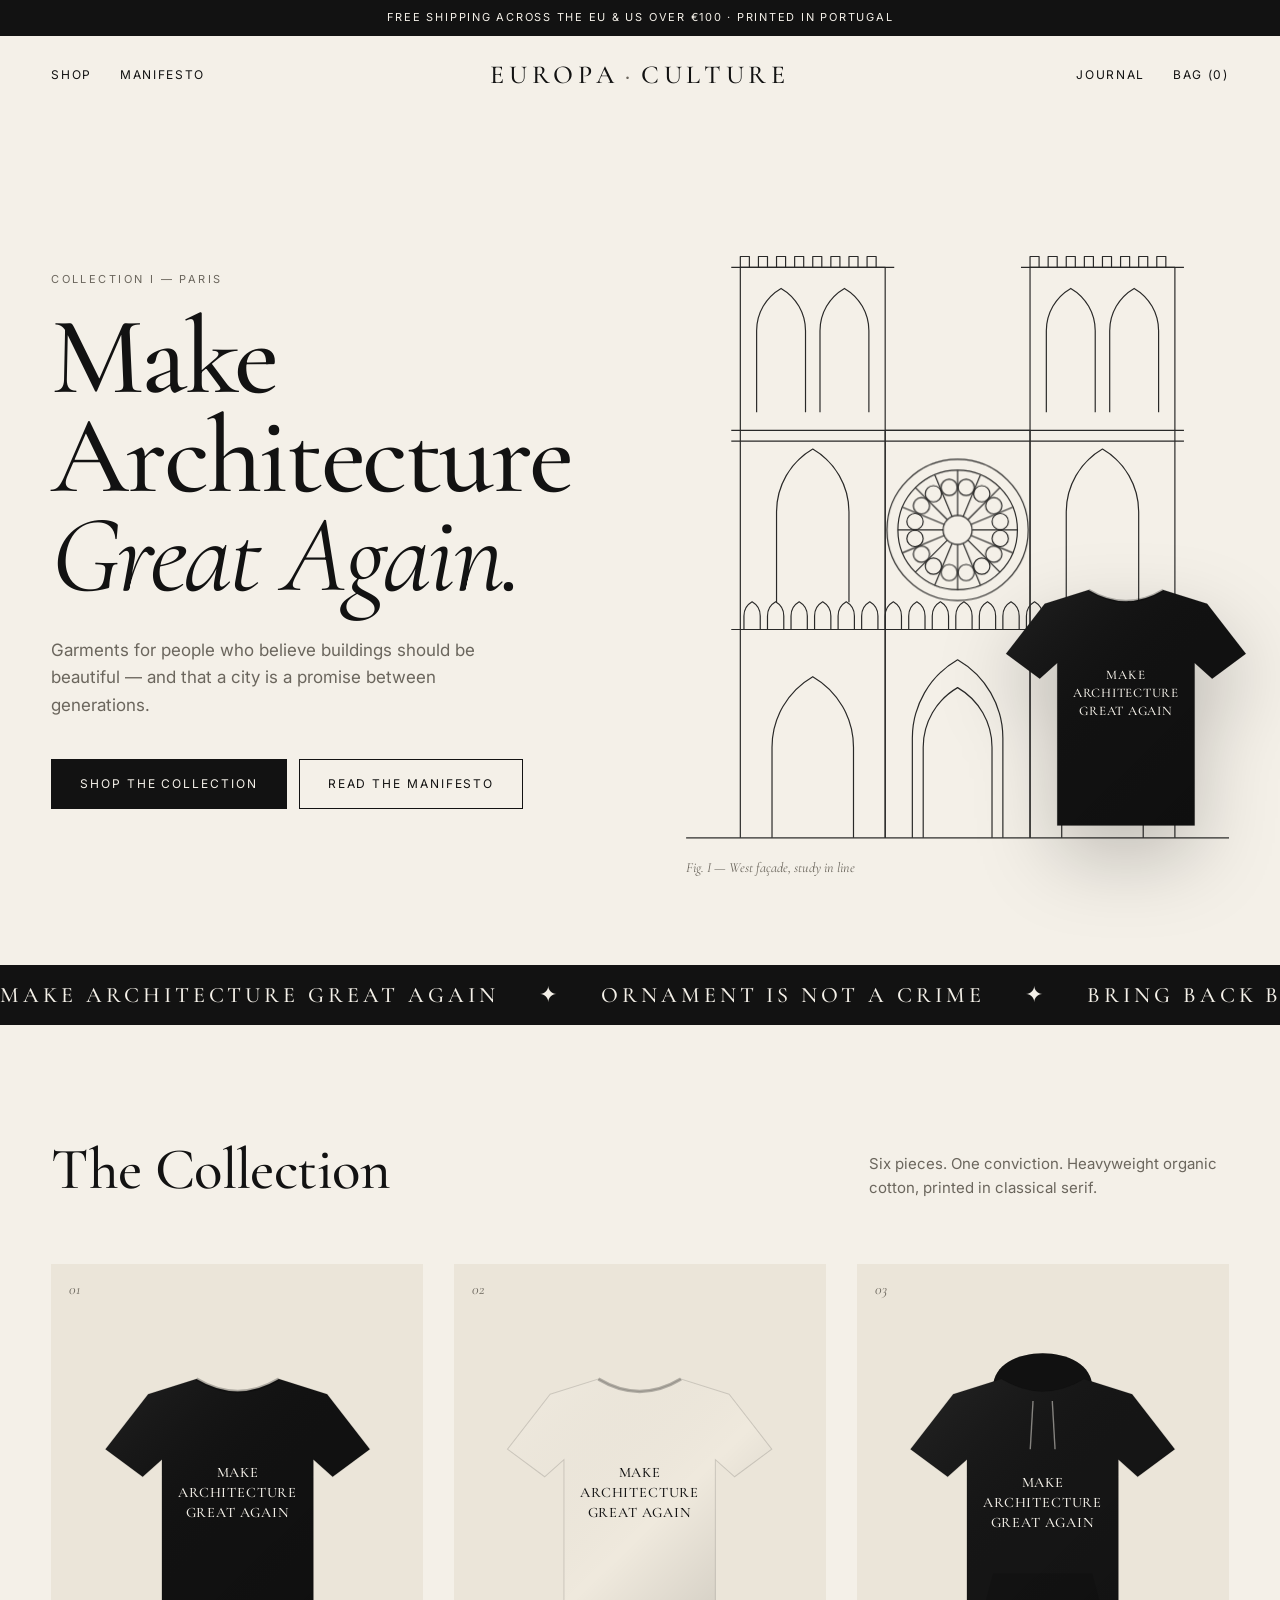
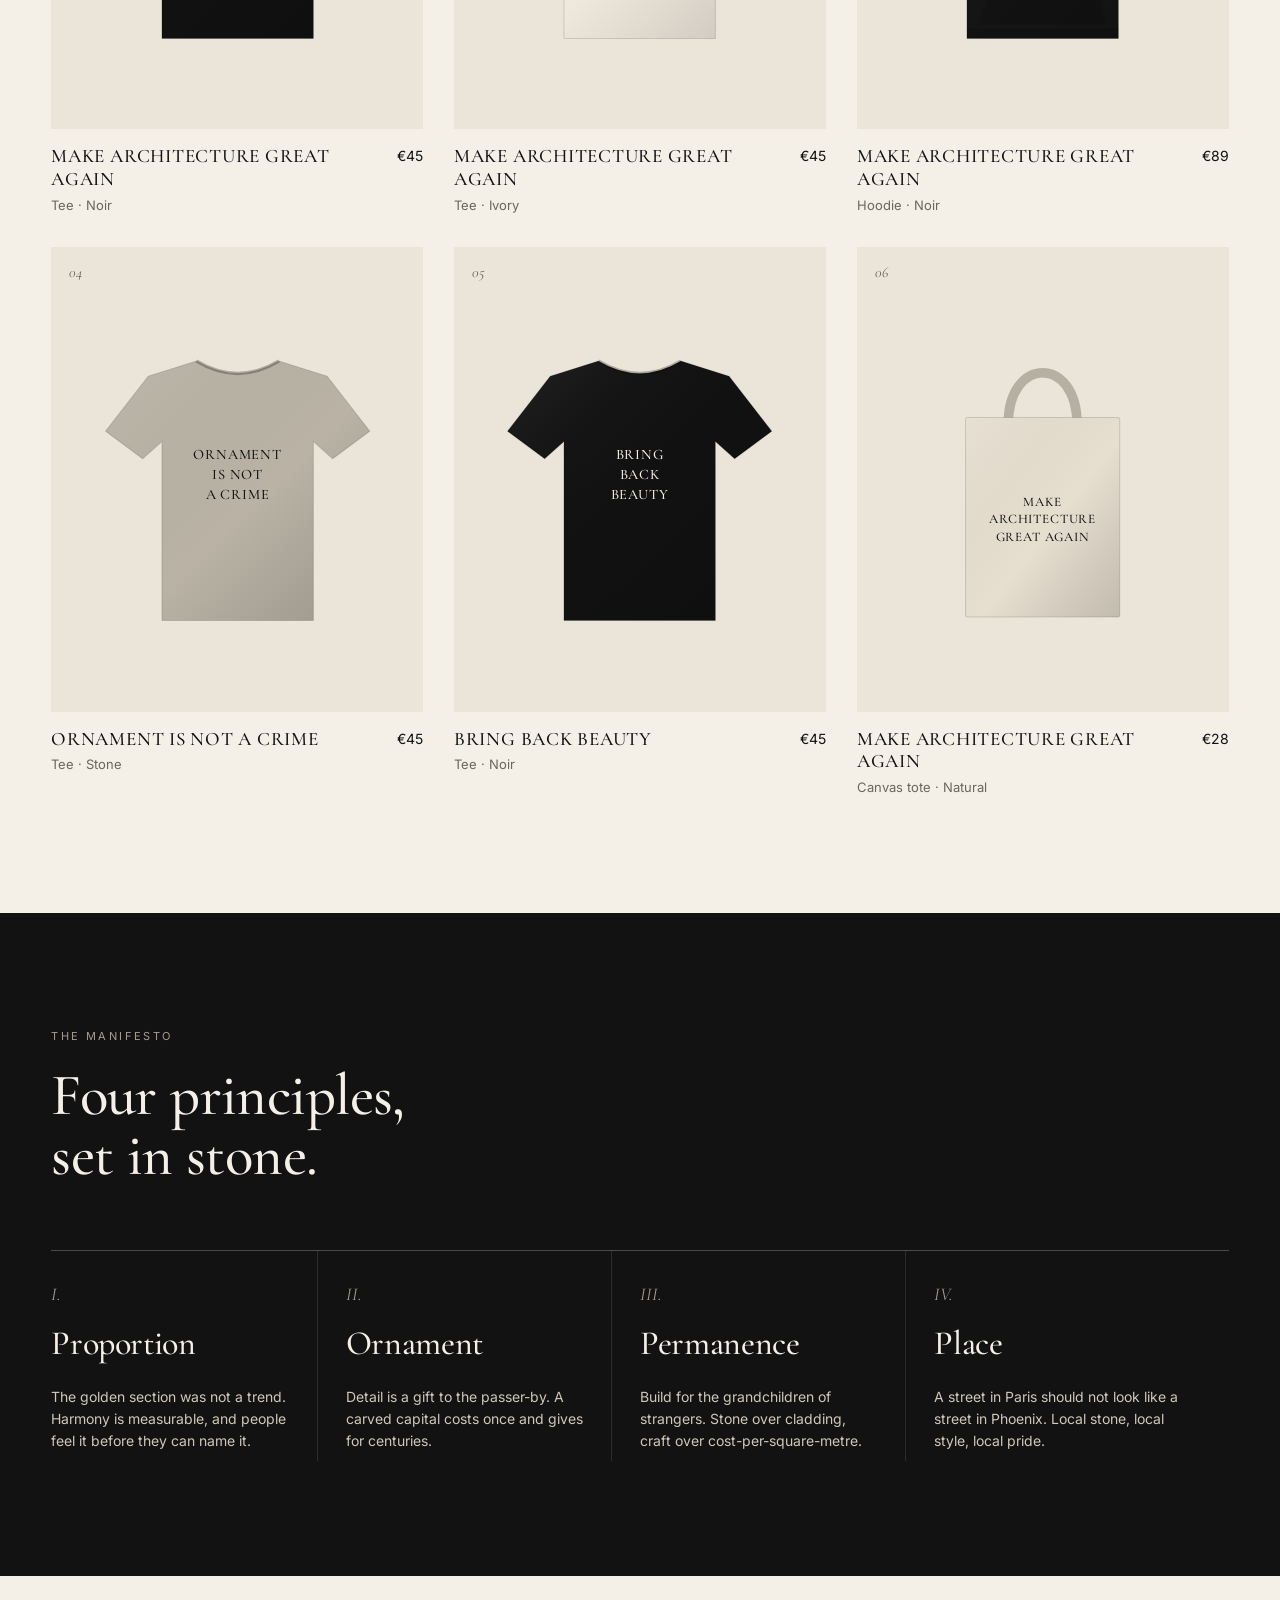
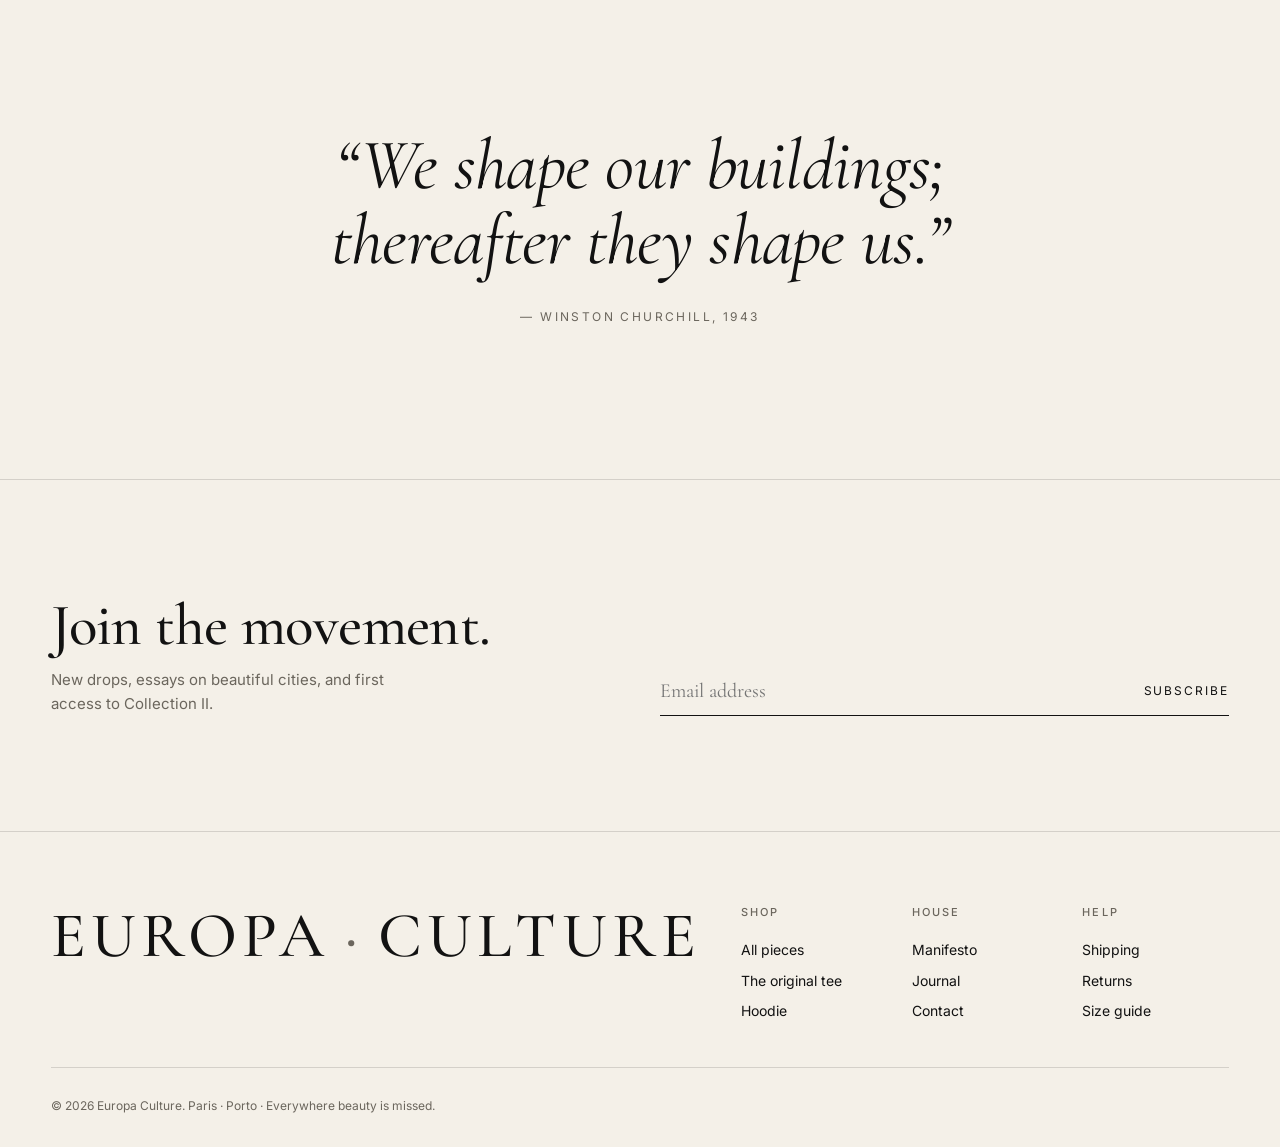
==== index.html @ 39fd8ab4 "Europa Culture storefront: home, product page, cart" ====
<!doctype html>
<html lang="en">
<head>
  <meta charset="utf-8" />
  <meta name="viewport" content="width=device-width, initial-scale=1" />
  <title>Europa Culture — Make Architecture Great Again</title>
  <meta name="description" content="Europa Culture: garments for people who believe buildings should be beautiful. Make Architecture Great Again." />
  <meta property="og:title" content="Europa Culture — Make Architecture Great Again" />
  <meta property="og:description" content="Garments for people who believe buildings should be beautiful." />
  <link rel="icon" href="assets/favicon.svg" type="image/svg+xml" />
  <link rel="preconnect" href="https://fonts.googleapis.com" />
  <link rel="preconnect" href="https://fonts.gstatic.com" crossorigin />
  <link href="https://fonts.googleapis.com/css2?family=Cormorant+Garamond:ital,wght@0,400;0,500;0,600;1,400&family=Inter:wght@400;500&display=swap" rel="stylesheet" />
  <link rel="stylesheet" href="css/style.css" />
</head>
<body>
  <div class="announce">Free shipping across the EU &amp; US over €100 · Printed in Portugal</div>

  <header class="site-header">
    <nav class="nav-left">
      <a href="#shop">Shop</a>
      <a href="#manifesto">Manifesto</a>
    </nav>
    <a class="wordmark" href="index.html" aria-label="Europa Culture home">Europa<span>·</span>Culture</a>
    <nav class="nav-right">
      <a href="#journal" class="hide-sm">Journal</a>
      <a href="#" data-open-cart class="bag">Bag (<span data-cart-count>0</span>)</a>
    </nav>
  </header>

  <main>
    <!-- HERO -->
    <section class="hero">
      <div class="hero-copy">
        <p class="eyebrow reveal">Collection I — Paris</p>
        <h1 class="reveal">Make<br>Architecture<br><em>Great Again.</em></h1>
        <p class="lede reveal">Garments for people who believe buildings should be beautiful — and that a city is a promise between generations.</p>
        <div class="hero-cta reveal">
          <a href="#shop" class="btn btn-solid">Shop the collection</a>
          <a href="#manifesto" class="btn btn-line">Read the manifesto</a>
        </div>
      </div>
      <div class="hero-art">
        <div id="hero-art"></div>
        <div class="hero-tee" id="hero-tee"></div>
        <p class="caption">Fig. I — West façade, study in line</p>
      </div>
    </section>

    <!-- MARQUEE -->
    <div class="marquee" aria-hidden="true">
      <div class="marquee-track">
        <span>Make Architecture Great Again</span><span>✦</span><span>Ornament Is Not A Crime</span><span>✦</span><span>Bring Back Beauty</span><span>✦</span>
        <span>Make Architecture Great Again</span><span>✦</span><span>Ornament Is Not A Crime</span><span>✦</span><span>Bring Back Beauty</span><span>✦</span>
      </div>
    </div>

    <!-- SHOP -->
    <section class="section" id="shop">
      <div class="section-head">
        <h2>The Collection</h2>
        <p>Six pieces. One conviction. Heavyweight organic cotton, printed in classical serif.</p>
      </div>
      <div class="grid" id="product-grid"></div>
    </section>

    <!-- MANIFESTO -->
    <section class="section manifesto" id="manifesto">
      <div class="section-head">
        <p class="eyebrow">The Manifesto</p>
        <h2>Four principles,<br>set in stone.</h2>
      </div>
      <ol class="tenets">
        <li class="reveal"><span>I.</span><h3>Proportion</h3><p>The golden section was not a trend. Harmony is measurable, and people feel it before they can name it.</p></li>
        <li class="reveal"><span>II.</span><h3>Ornament</h3><p>Detail is a gift to the passer-by. A carved capital costs once and gives for centuries.</p></li>
        <li class="reveal"><span>III.</span><h3>Permanence</h3><p>Build for the grandchildren of strangers. Stone over cladding, craft over cost-per-square-metre.</p></li>
        <li class="reveal"><span>IV.</span><h3>Place</h3><p>A street in Paris should not look like a street in Phoenix. Local stone, local style, local pride.</p></li>
      </ol>
    </section>

    <!-- QUOTE -->
    <section class="quote reveal" id="journal">
      <blockquote>“We shape our buildings;<br>thereafter they shape us.”</blockquote>
      <cite>— Winston Churchill, 1943</cite>
    </section>

    <!-- SIGNUP -->
    <section class="section signup-wrap">
      <div>
        <h2>Join the movement.</h2>
        <p>New drops, essays on beautiful cities, and first access to Collection II.</p>
      </div>
      <form id="signup" class="signup">
        <label class="sr-only" for="email">Email</label>
        <input id="email" type="email" required placeholder="Email address" />
        <button class="btn btn-solid" type="submit">Subscribe</button>
      </form>
    </section>
  </main>

  <footer class="site-footer">
    <div class="foot-brand">Europa<span>·</span>Culture</div>
    <div class="foot-cols">
      <div><h4>Shop</h4><a href="#shop">All pieces</a><a href="product.html?id=maga-tee-black">The original tee</a><a href="product.html?id=maga-hoodie-black">Hoodie</a></div>
      <div><h4>House</h4><a href="#manifesto">Manifesto</a><a href="#journal">Journal</a><a href="mailto:hello@europaculture.com">Contact</a></div>
      <div><h4>Help</h4><a href="#">Shipping</a><a href="#">Returns</a><a href="#">Size guide</a></div>
    </div>
    <p class="foot-small">© <span id="year"></span> Europa Culture. Paris · Porto · Everywhere beauty is missed.</p>
  </footer>

  <!-- CART DRAWER -->
  <div class="scrim" data-close-cart></div>
  <aside class="cart" aria-label="Shopping bag">
    <div class="cart-head"><h3>Your bag</h3><button data-close-cart aria-label="Close">Close</button></div>
    <div id="cart-lines" class="cart-lines"></div>
    <div class="cart-foot">
      <div class="row"><span>Subtotal</span><span id="cart-subtotal">€0</span></div>
      <div class="row muted"><span>Shipping</span><span id="cart-ship">Free</span></div>
      <button class="btn btn-solid btn-wide" id="checkout">Checkout</button>
      <p id="checkout-note" class="checkout-note" hidden>Checkout opens with the first drop. Join the list below and we'll hold your size.</p>
    </div>
  </aside>

  <script src="js/products.js"></script>
  <script src="js/app.js"></script>
</body>
</html>
---- css/style.css ----
/* Europa Culture — minimal classical storefront */
:root {
  --paper: #f4f0e8;
  --paper-2: #ebe5d9;
  --ink: #121212;
  --muted: #6b665d;
  --line: rgba(18, 18, 18, 0.14);
  --serif: "Cormorant Garamond", Georgia, "Times New Roman", serif;
  --sans: "Inter", system-ui, -apple-system, sans-serif;
  --gutter: clamp(16px, 4vw, 56px);
  --ease: cubic-bezier(0.2, 0.7, 0.2, 1);
}
* { box-sizing: border-box; margin: 0; padding: 0; }
html { scroll-behavior: smooth; }
body {
  background: var(--paper); color: var(--ink);
  font: 400 15px/1.6 var(--sans); -webkit-font-smoothing: antialiased;
  overflow-x: hidden;
}
a { color: inherit; text-decoration: none; }
button { font: inherit; color: inherit; background: none; border: 0; cursor: pointer; }
img, svg { display: block; max-width: 100%; }
.sr-only { position: absolute; width: 1px; height: 1px; overflow: hidden; clip: rect(0 0 0 0); }

/* ---------- Type ---------- */
h1, h2, h3, .wordmark, blockquote, .foot-brand { font-family: var(--serif); font-weight: 500; letter-spacing: -0.01em; }
h2 { font-size: clamp(34px, 4.6vw, 60px); line-height: 1.02; }
.eyebrow { font-size: 11px; letter-spacing: 0.22em; text-transform: uppercase; color: var(--muted); margin-bottom: 20px; }

/* ---------- Header ---------- */
.announce { background: var(--ink); color: var(--paper); text-align: center; font-size: 11px; letter-spacing: 0.16em; text-transform: uppercase; padding: 9px var(--gutter); }
.site-header {
  position: sticky; top: 0; z-index: 30;
  display: grid; grid-template-columns: 1fr auto 1fr; align-items: center;
  padding: 18px var(--gutter); background: rgba(244, 240, 232, 0.86);
  backdrop-filter: blur(10px); -webkit-backdrop-filter: blur(10px);
  border-bottom: 1px solid transparent; transition: border-color .3s, padding .3s;
}
.site-header.scrolled { border-color: var(--line); padding-block: 12px; }
.site-header nav { display: flex; gap: 28px; font-size: 12px; letter-spacing: 0.14em; text-transform: uppercase; }
.nav-right { justify-content: flex-end; }
.site-header nav a { position: relative; }
.site-header nav a::after { content: ""; position: absolute; left: 0; right: 100%; bottom: -3px; height: 1px; background: currentColor; transition: right .35s var(--ease); }
.site-header nav a:hover::after { right: 0; }
.wordmark { font-size: 26px; letter-spacing: 0.18em; text-transform: uppercase; white-space: nowrap; }
.wordmark span, .foot-brand span { margin: 0 .25em; color: var(--muted); }

/* ---------- Buttons ---------- */
.btn { display: inline-flex; align-items: center; justify-content: center; gap: 10px; height: 50px; padding: 0 28px; font-size: 12px; letter-spacing: 0.16em; text-transform: uppercase; border: 1px solid var(--ink); transition: background .25s, color .25s, transform .2s; }
.btn-solid { background: var(--ink); color: var(--paper); }
.btn-solid:hover { background: transparent; color: var(--ink); }
.btn-line:hover { background: var(--ink); color: var(--paper); }
.btn-wide { width: 100%; }
.shake { animation: shake .35s; }
@keyframes shake { 25% { transform: translateX(-5px); } 75% { transform: translateX(5px); } }

/* ---------- Hero ---------- */
.hero { display: grid; grid-template-columns: 1.05fr 1fr; gap: clamp(24px, 5vw, 80px); align-items: center; padding: clamp(40px, 7vw, 96px) var(--gutter) clamp(48px, 7vw, 100px); min-height: calc(100vh - 110px); }
.hero h1 { font-size: clamp(54px, 8.6vw, 132px); line-height: 0.9; letter-spacing: -0.025em; }
.hero h1 em { font-style: italic; font-weight: 400; }
.lede { max-width: 440px; margin: 32px 0 40px; font-size: 17px; color: var(--muted); }
.hero-cta { display: flex; flex-wrap: wrap; gap: 12px; }
.hero-art { position: relative; justify-self: end; width: 100%; max-width: 560px; }
.cathedral { width: 100%; color: var(--ink); opacity: .9; }
.cathedral path, .cathedral circle, .cathedral line { stroke-dasharray: 1; stroke-dashoffset: 1; animation: draw 2.8s var(--ease) forwards; }
.cathedral circle, .cathedral line { stroke-dasharray: none; stroke-dashoffset: 0; opacity: 0; animation: fade 1.2s 1.6s forwards; }
@keyframes draw { to { stroke-dashoffset: 0; } }
@keyframes fade { to { opacity: 1; } }
.hero-tee { position: absolute; width: 46%; right: -4%; bottom: 6%; filter: drop-shadow(0 30px 40px rgba(0,0,0,.22)); animation: rise 1.4s 1s var(--ease) both; }
@keyframes rise { from { opacity: 0; transform: translateY(30px) rotate(-2deg); } to { opacity: 1; transform: none; } }
.caption { margin-top: 12px; font: italic 14px var(--serif); color: var(--muted); }

/* ---------- Marquee ---------- */
.marquee { border-block: 1px solid var(--ink); overflow: hidden; padding: 16px 0; background: var(--ink); color: var(--paper); }
.marquee-track { display: flex; gap: 40px; width: max-content; animation: scroll 38s linear infinite; font: 500 22px var(--serif); letter-spacing: 0.18em; text-transform: uppercase; white-space: nowrap; }
@keyframes scroll { to { transform: translateX(-50%); } }

/* ---------- Sections ---------- */
.section { padding: clamp(64px, 9vw, 130px) var(--gutter); }
.section-head { display: flex; justify-content: space-between; align-items: end; gap: 24px; flex-wrap: wrap; margin-bottom: clamp(32px, 5vw, 64px); }
.section-head > p { max-width: 360px; color: var(--muted); }
.manifesto .section-head { display: block; }

/* ---------- Product grid ---------- */
.grid { display: grid; grid-template-columns: repeat(3, 1fr); gap: clamp(16px, 2.4vw, 32px); }
.card { display: block; }
.card-media { position: relative; aspect-ratio: 4 / 5; background: var(--paper-2); display: grid; place-items: center; overflow: hidden; }
.card-media .garment { width: 74%; transition: transform .7s var(--ease); }
.card:hover .garment { transform: scale(1.05) translateY(-6px); }
.card-tag { position: absolute; top: 16px; left: 18px; font: italic 15px var(--serif); color: var(--muted); }
.card-body { display: flex; justify-content: space-between; gap: 16px; padding-top: 16px; }
.card-name { font: 500 19px/1.2 var(--serif); letter-spacing: 0.04em; text-transform: uppercase; }
.card-meta { font-size: 13px; color: var(--muted); margin-top: 4px; }
.card-price { font-size: 14px; white-space: nowrap; }

/* ---------- Manifesto ---------- */
.manifesto { background: var(--ink); color: var(--paper); }
.manifesto .eyebrow { color: #a39d92; }
.tenets { list-style: none; display: grid; grid-template-columns: repeat(4, 1fr); border-top: 1px solid rgba(244,240,232,.25); }
.tenets li { padding: 32px 28px 8px 0; border-right: 1px solid rgba(244,240,232,.12); margin-right: 28px; }
.tenets li:last-child { border-right: 0; margin-right: 0; }
.tenets span { font: italic 18px var(--serif); color: #a39d92; }
.tenets h3 { font-size: 34px; margin: 10px 0 14px; }
.tenets p { color: #cfc8bb; font-size: 14px; }

/* ---------- Quote ---------- */
.quote { text-align: center; padding: clamp(80px, 12vw, 180px) var(--gutter); border-bottom: 1px solid var(--line); }
.quote blockquote { font-size: clamp(36px, 5.6vw, 84px); line-height: 1.04; font-style: italic; font-weight: 400; }
.quote cite { display: block; margin-top: 28px; font-style: normal; font-size: 12px; letter-spacing: 0.2em; text-transform: uppercase; color: var(--muted); }

/* ---------- Signup ---------- */
.signup-wrap { display: grid; grid-template-columns: 1fr 1fr; gap: 40px; align-items: end; }
.signup-wrap p { color: var(--muted); margin-top: 12px; max-width: 380px; }
.signup { display: flex; border-bottom: 1px solid var(--ink); }
.signup input { flex: 1; min-width: 0; border: 0; background: transparent; font: 400 20px var(--serif); padding: 12px 0; outline: none; color: var(--ink); }
.signup .btn { border: 0; height: auto; padding: 0 0 0 16px; background: none; color: var(--ink); }
.signup-done { font: italic 24px var(--serif); padding: 12px 0; }

/* ---------- Footer ---------- */
.site-footer { padding: 72px var(--gutter) 32px; border-top: 1px solid var(--line); display: grid; grid-template-columns: 1fr 1.4fr; gap: 40px; }
.foot-brand { font-size: clamp(34px, 5vw, 64px); text-transform: uppercase; letter-spacing: 0.08em; line-height: 1; }
.foot-cols { display: grid; grid-template-columns: repeat(3, 1fr); gap: 24px; }
.foot-cols h4 { font-size: 11px; letter-spacing: 0.2em; text-transform: uppercase; font-weight: 500; color: var(--muted); margin-bottom: 14px; }
.foot-cols a { display: block; padding: 4px 0; font-size: 14px; }
.foot-cols a:hover { text-decoration: underline; text-underline-offset: 3px; }
.foot-small { grid-column: 1 / -1; font-size: 12px; color: var(--muted); padding-top: 28px; border-top: 1px solid var(--line); }

/* ---------- Product page ---------- */
.crumbs { padding: 24px var(--gutter) 0; font-size: 12px; letter-spacing: .1em; text-transform: uppercase; color: var(--muted); }
.pdp { display: grid; grid-template-columns: 1.25fr 1fr; gap: clamp(28px, 5vw, 80px); padding: 24px var(--gutter) 40px; align-items: start; }
.pdp-media { background: var(--paper-2); aspect-ratio: 1 / 1.08; display: grid; place-items: center; position: sticky; top: 90px; }
.pdp-media .garment { width: 72%; animation: rise 1s var(--ease) both; }
.pdp-title { font-size: clamp(40px, 5vw, 68px); line-height: 0.95; text-transform: uppercase; letter-spacing: 0.01em; }
.pdp-sub { color: var(--muted); margin-top: 14px; }
.pdp-price { font: 500 28px var(--serif); margin: 22px 0 18px; }
.pdp-blurb { color: var(--muted); max-width: 440px; margin-bottom: 28px; }
.sizes { display: flex; flex-wrap: wrap; gap: 8px; margin-bottom: 16px; }
.sizes button { min-width: 54px; height: 46px; padding: 0 12px; border: 1px solid var(--line); font-size: 13px; transition: border-color .2s, background .2s, color .2s; }
.sizes button:hover { border-color: var(--ink); }
.sizes button[aria-checked="true"] { background: var(--ink); color: var(--paper); border-color: var(--ink); }
details { border-top: 1px solid var(--line); padding: 16px 0; }
details:first-of-type { margin-top: 28px; }
details:last-of-type { border-bottom: 1px solid var(--line); }
summary { cursor: pointer; list-style: none; font-size: 12px; letter-spacing: .16em; text-transform: uppercase; display: flex; justify-content: space-between; }
summary::after { content: "+"; font-size: 16px; }
details[open] summary::after { content: "–"; }
details p { color: var(--muted); padding-top: 10px; font-size: 14px; }

/* ---------- Cart ---------- */
.scrim { position: fixed; inset: 0; background: rgba(18,18,18,.35); opacity: 0; pointer-events: none; transition: opacity .35s; z-index: 40; }
.cart { position: fixed; top: 0; right: 0; height: 100%; width: min(440px, 100%); background: var(--paper); z-index: 50; display: flex; flex-direction: column; transform: translateX(100%); transition: transform .45s var(--ease); }
.cart-open .scrim { opacity: 1; pointer-events: auto; }
.cart-open .cart { transform: none; }
.cart-head { display: flex; justify-content: space-between; align-items: center; padding: 22px 24px; border-bottom: 1px solid var(--line); }
.cart-head h3 { font-size: 26px; }
.cart-head button { font-size: 12px; letter-spacing: .14em; text-transform: uppercase; }
.cart-lines { flex: 1; overflow-y: auto; padding: 8px 24px; }
.cart-empty { font: italic 24px/1.3 var(--serif); text-align: center; padding: 60px 0; }
.cart-empty span { font-size: 16px; color: var(--muted); }
.cart-line { display: grid; grid-template-columns: 78px 1fr auto; gap: 14px; padding: 16px 0; border-bottom: 1px solid var(--line); }
.cart-thumb { aspect-ratio: 4/5; display: grid; place-items: center; }
.cart-thumb .garment { width: 82%; }
.cart-name { font: 500 18px var(--serif); }
.cart-meta { font-size: 12px; color: var(--muted); }
.qty { display: inline-flex; align-items: center; border: 1px solid var(--line); margin-top: 10px; }
.qty button { width: 30px; height: 28px; }
.qty span { min-width: 22px; text-align: center; font-size: 13px; }
.cart-price { font-size: 14px; }
.cart-foot { padding: 20px 24px 28px; border-top: 1px solid var(--line); }
.cart-foot .row { display: flex; justify-content: space-between; margin-bottom: 8px; }
.cart-foot .muted { color: var(--muted); font-size: 13px; margin-bottom: 18px; }
.checkout-note { margin-top: 14px; font: italic 16px var(--serif); color: var(--muted); text-align: center; }

/* ---------- Reveal ---------- */
.reveal { opacity: 0; transform: translateY(18px); transition: opacity .9s var(--ease), transform .9s var(--ease); transition-delay: var(--d, 0ms); }
.reveal.in { opacity: 1; transform: none; }
@media (prefers-reduced-motion: reduce) {
  *, *::before, *::after { animation: none !important; transition: none !important; }
  .reveal { opacity: 1; transform: none; }
  .cathedral * { stroke-dashoffset: 0 !important; opacity: 1 !important; }
}

/* ---------- Responsive ---------- */
@media (max-width: 960px) {
  .hero { grid-template-columns: 1fr; min-height: 0; }
  .hero-art { justify-self: center; max-width: 480px; }
  .grid { grid-template-columns: repeat(2, 1fr); }
  .tenets { grid-template-columns: repeat(2, 1fr); }
  .tenets li:nth-child(2) { border-right: 0; margin-right: 0; }
  .pdp { grid-template-columns: 1fr; }
  .pdp-media { position: static; }
  .signup-wrap, .site-footer { grid-template-columns: 1fr; }
}
@media (max-width: 600px) {
  .site-header nav { gap: 16px; font-size: 11px; }
  .nav-left a:last-child, .hide-sm { display: none; }
  .wordmark { font-size: 17px; letter-spacing: 0.12em; }
  .grid, .grid-3 { grid-template-columns: 1fr; }
  .tenets { grid-template-columns: 1fr; }
  .tenets li { border-right: 0; margin-right: 0; border-bottom: 1px solid rgba(244,240,232,.12); padding-bottom: 24px; }
  .foot-cols { grid-template-columns: 1fr 1fr; }
  .hero-tee { width: 42%; right: 0; }
}
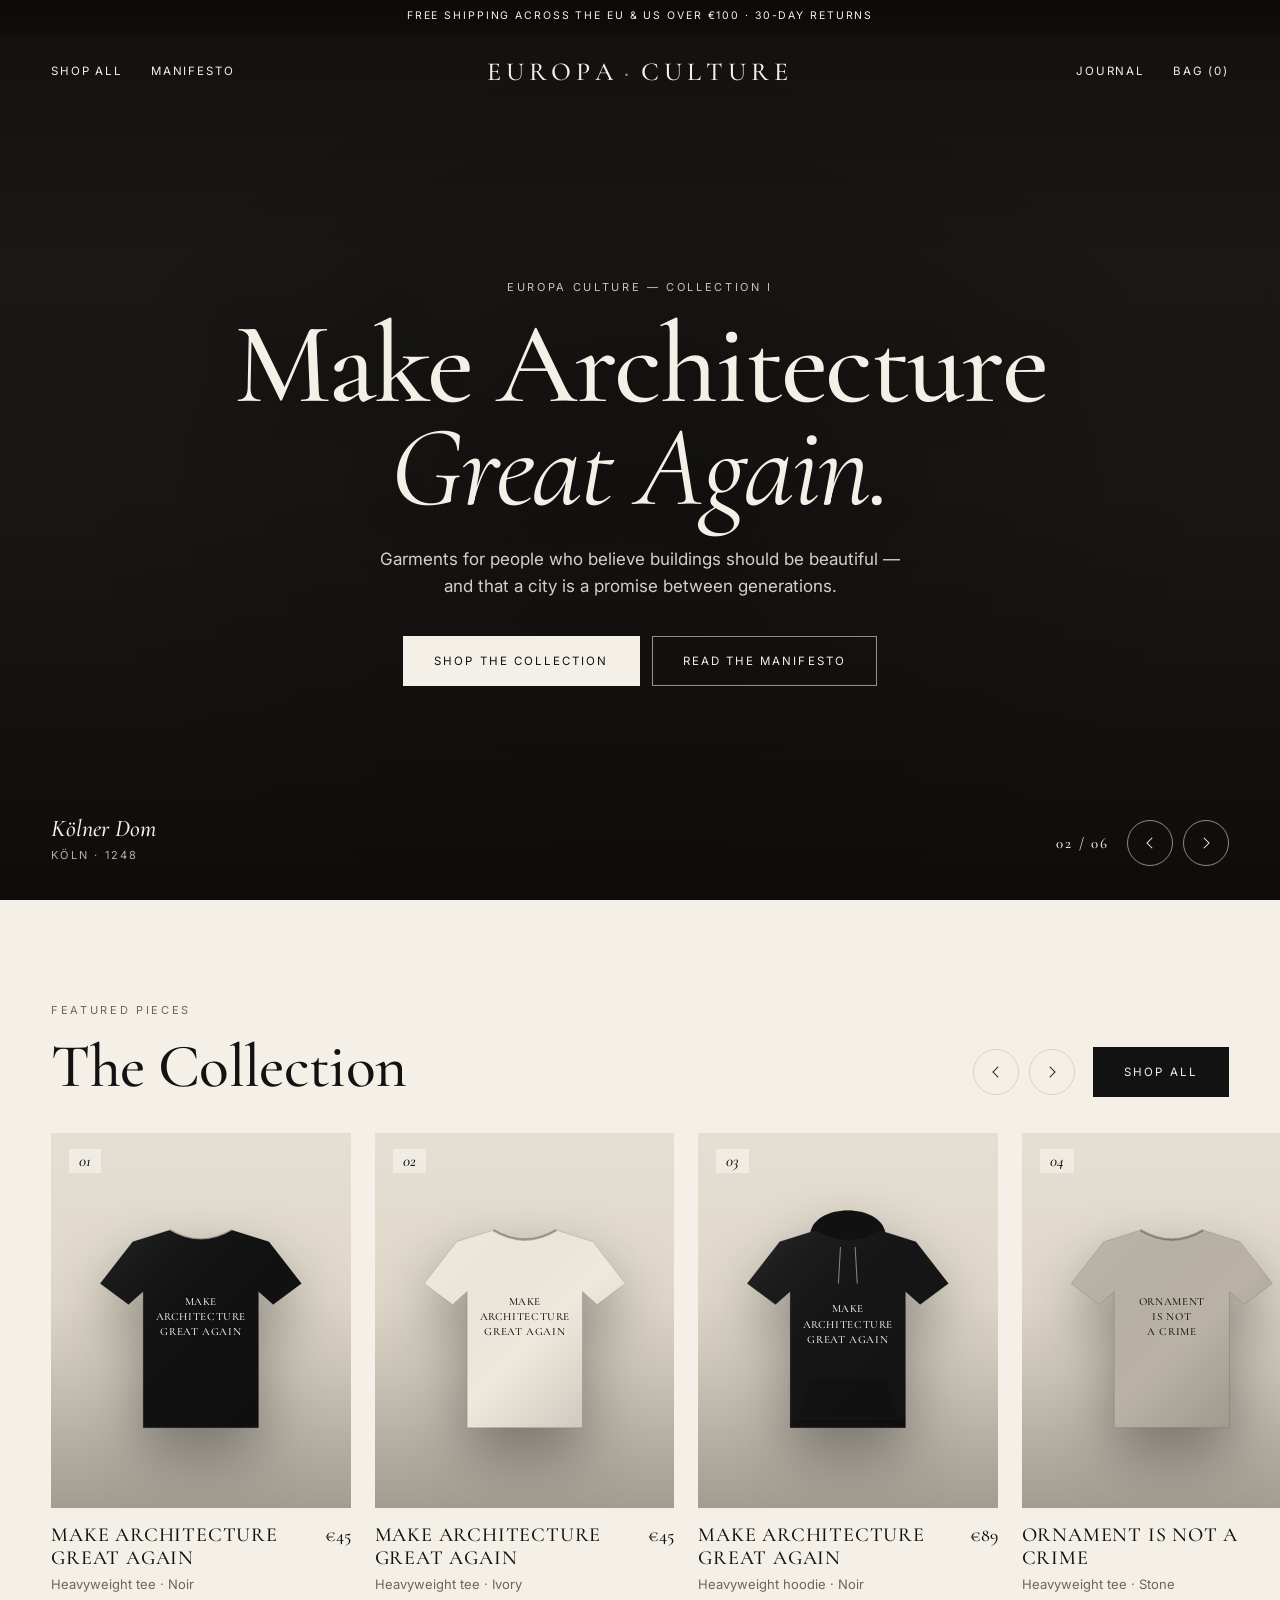
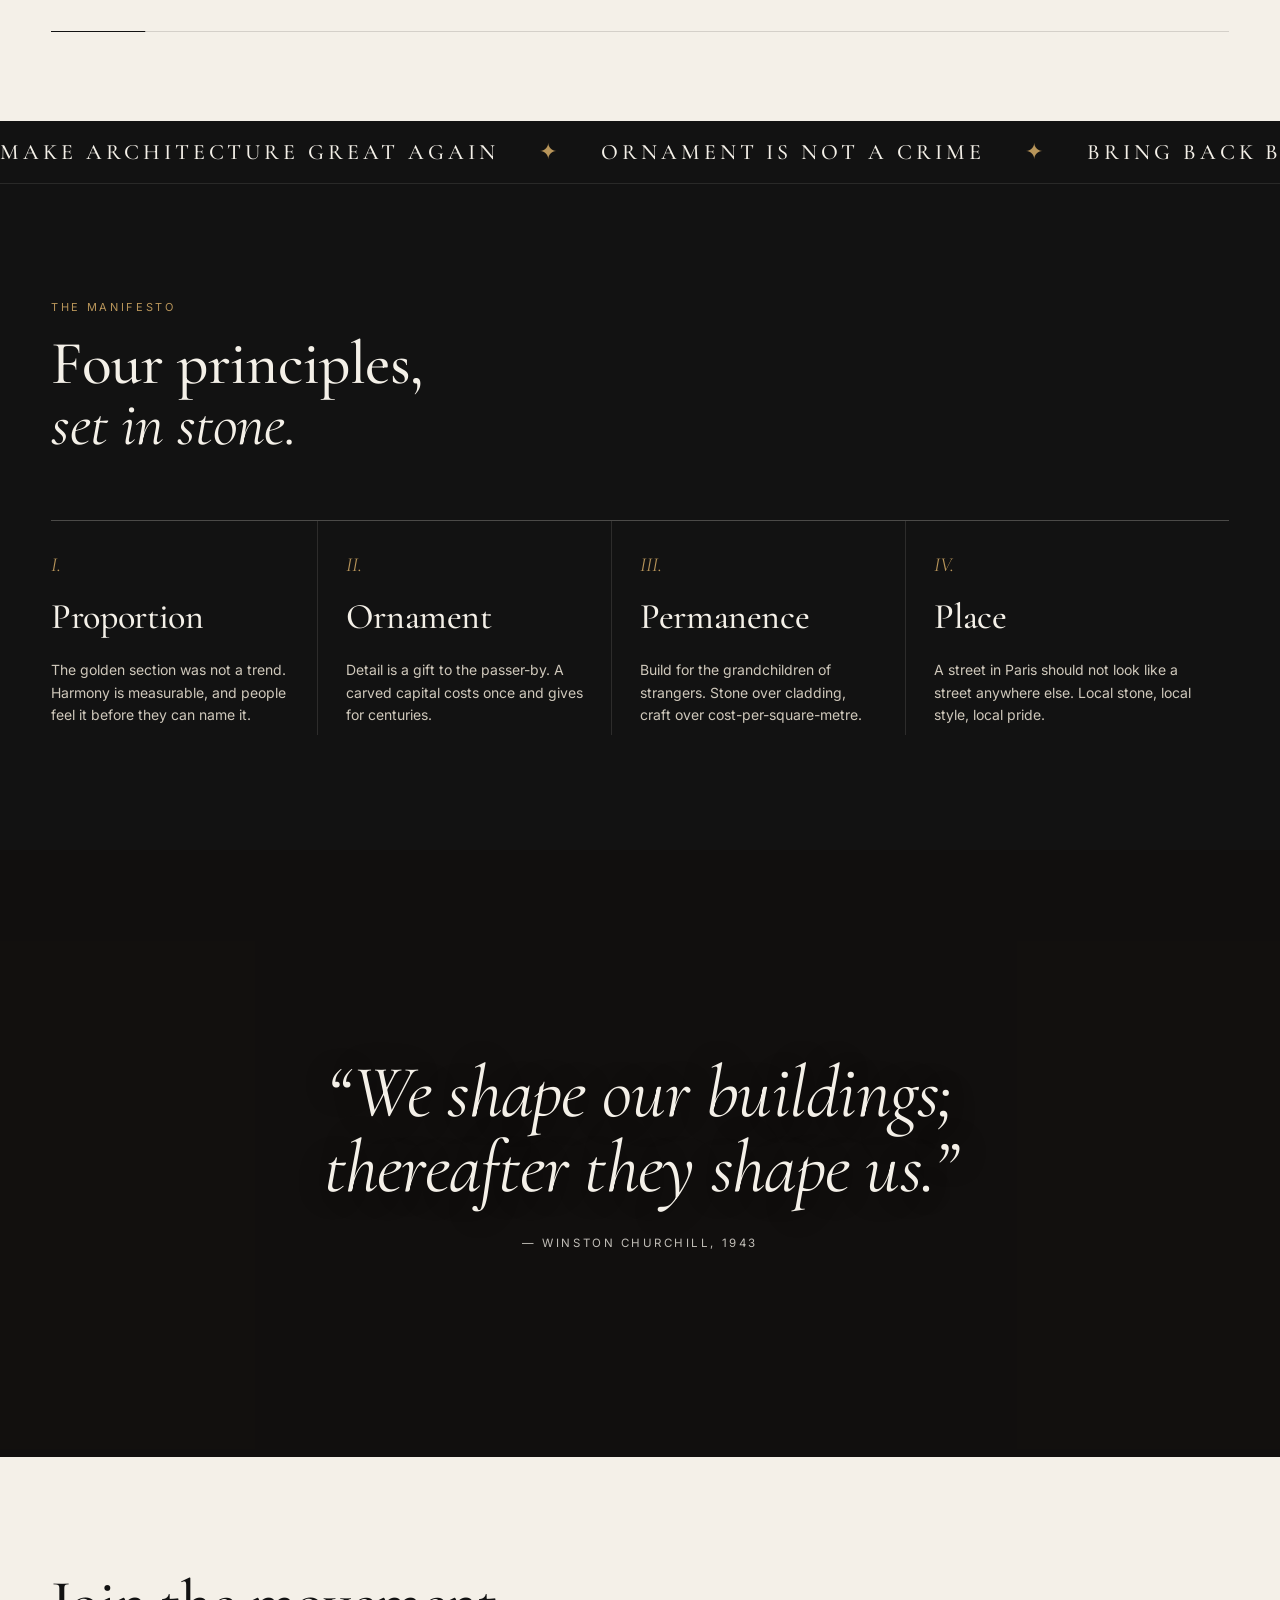
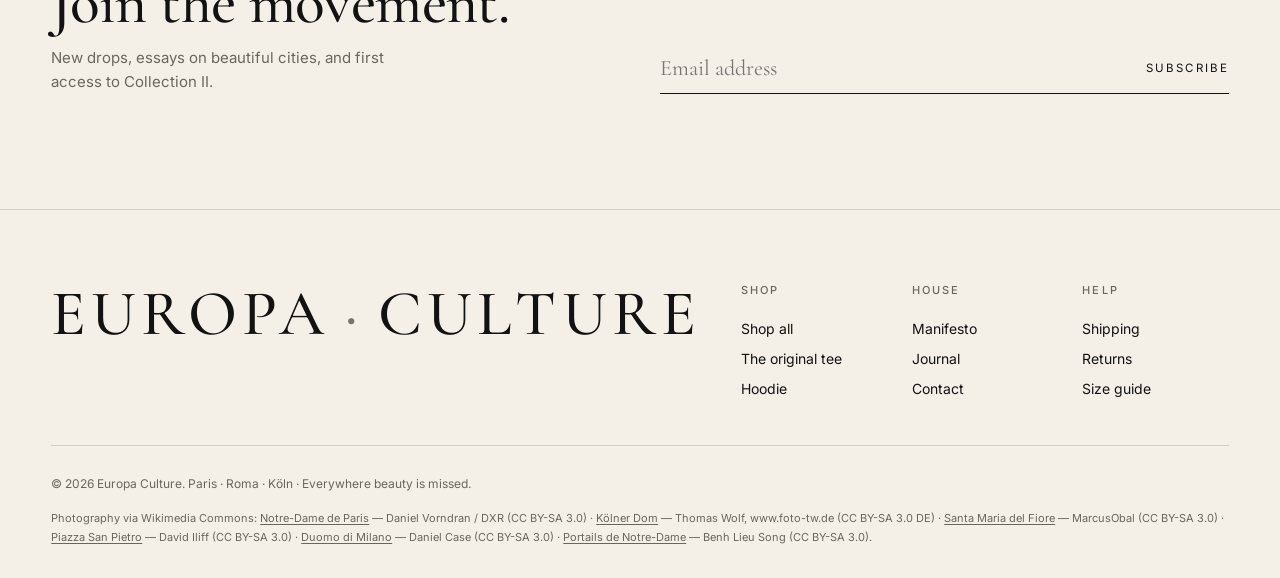
==== commit f46ca341: "Photo hero carousel, featured product carousel, shop-all page, visual refresh" ====
--- a/index.html
+++ b/index.html
@@ -10,44 +10,66 @@
   <link rel="icon" href="assets/favicon.svg" type="image/svg+xml" />
   <link rel="preconnect" href="https://fonts.googleapis.com" />
   <link rel="preconnect" href="https://fonts.gstatic.com" crossorigin />
-  <link href="https://fonts.googleapis.com/css2?family=Cormorant+Garamond:ital,wght@0,400;0,500;0,600;1,400&family=Inter:wght@400;500&display=swap" rel="stylesheet" />
+  <link rel="preconnect" href="https://upload.wikimedia.org" />
+  <link href="https://fonts.googleapis.com/css2?family=Cormorant+Garamond:ital,wght@0,400;0,500;0,600;1,400;1,500&family=Inter:wght@400;500&display=swap" rel="stylesheet" />
   <link rel="stylesheet" href="css/style.css" />
 </head>
-<body>
-  <div class="announce">Free shipping across the EU &amp; US over €100 · Printed in Portugal</div>
-
+<body class="home">
   <header class="site-header">
-    <nav class="nav-left">
-      <a href="#shop">Shop</a>
-      <a href="#manifesto">Manifesto</a>
-    </nav>
-    <a class="wordmark" href="index.html" aria-label="Europa Culture home">Europa<span>·</span>Culture</a>
-    <nav class="nav-right">
-      <a href="#journal" class="hide-sm">Journal</a>
-      <a href="#" data-open-cart class="bag">Bag (<span data-cart-count>0</span>)</a>
-    </nav>
+    <div class="announce">Free shipping across the EU &amp; US over €100 · 30-day returns</div>
+    <div class="nav-row">
+      <nav class="nav-left">
+        <a href="shop.html">Shop all</a>
+        <a href="index.html#manifesto" class="hide-sm">Manifesto</a>
+      </nav>
+      <a class="wordmark" href="index.html" aria-label="Europa Culture home">Europa<span>·</span>Culture</a>
+      <nav class="nav-right">
+        <a href="index.html#journal" class="hide-sm">Journal</a>
+        <a href="#" data-open-cart class="bag">Bag (<span data-cart-count>0</span>)</a>
+      </nav>
+    </div>
   </header>
 
   <main>
-    <!-- HERO -->
-    <section class="hero">
-      <div class="hero-copy">
-        <p class="eyebrow reveal">Collection I — Paris</p>
-        <h1 class="reveal">Make<br>Architecture<br><em>Great Again.</em></h1>
-        <p class="lede reveal">Garments for people who believe buildings should be beautiful — and that a city is a promise between generations.</p>
-        <div class="hero-cta reveal">
-          <a href="#shop" class="btn btn-solid">Shop the collection</a>
-          <a href="#manifesto" class="btn btn-line">Read the manifesto</a>
+    <section class="hero" aria-label="European architecture">
+      <div id="hero-slides" class="hero-slides"></div>
+      <div class="hero-shade"></div>
+      <div class="hero-content">
+        <p class="eyebrow light">Europa Culture — Collection I</p>
+        <h1>Make Architecture<br><em>Great Again.</em></h1>
+        <p class="lede">Garments for people who believe buildings should be beautiful — and that a city is a promise between generations.</p>
+        <div class="hero-cta">
+          <a href="#featured" class="btn btn-light">Shop the collection</a>
+          <a href="index.html#manifesto" class="btn btn-ghost">Read the manifesto</a>
         </div>
       </div>
-      <div class="hero-art">
-        <div id="hero-art"></div>
-        <div class="hero-tee" id="hero-tee"></div>
-        <p class="caption">Fig. I — West façade, study in line</p>
+      <div class="hero-foot">
+        <div class="hero-place"><span id="hero-place"></span><small id="hero-city"></small></div>
+        <div class="hero-bars" id="hero-bars"></div>
+        <div class="hero-nav">
+          <span id="hero-count" class="hero-count"></span>
+          <button id="hero-prev" class="circle" aria-label="Previous image"><svg viewBox="0 0 24 24" width="18" height="18" fill="none" stroke="currentColor" stroke-width="1.4"><path d="M15 5l-7 7 7 7"/></svg></button>
+          <button id="hero-next" class="circle" aria-label="Next image"><svg viewBox="0 0 24 24" width="18" height="18" fill="none" stroke="currentColor" stroke-width="1.4"><path d="M9 5l7 7-7 7"/></svg></button>
+        </div>
       </div>
     </section>
 
-    <!-- MARQUEE -->
+    <section class="featured" id="featured">
+      <div class="feat-head">
+        <div>
+          <p class="eyebrow">Featured pieces</p>
+          <h2>The Collection</h2>
+        </div>
+        <div class="feat-actions">
+          <button id="feat-prev" class="circle dark" aria-label="Previous products"><svg viewBox="0 0 24 24" width="18" height="18" fill="none" stroke="currentColor" stroke-width="1.4"><path d="M15 5l-7 7 7 7"/></svg></button>
+          <button id="feat-next" class="circle dark" aria-label="Next products"><svg viewBox="0 0 24 24" width="18" height="18" fill="none" stroke="currentColor" stroke-width="1.4"><path d="M9 5l7 7-7 7"/></svg></button>
+          <a href="shop.html" class="btn btn-solid">Shop all</a>
+        </div>
+      </div>
+      <div class="feat-track" id="feature-track"></div>
+      <div class="feat-progress"><span id="feat-line"></span></div>
+    </section>
+
     <div class="marquee" aria-hidden="true">
       <div class="marquee-track">
         <span>Make Architecture Great Again</span><span>✦</span><span>Ornament Is Not A Crime</span><span>✦</span><span>Bring Back Beauty</span><span>✦</span>
@@ -55,36 +77,27 @@
       </div>
     </div>
 
-    <!-- SHOP -->
-    <section class="section" id="shop">
-      <div class="section-head">
-        <h2>The Collection</h2>
-        <p>Six pieces. One conviction. Heavyweight organic cotton, printed in classical serif.</p>
-      </div>
-      <div class="grid" id="product-grid"></div>
-    </section>
-
-    <!-- MANIFESTO -->
     <section class="section manifesto" id="manifesto">
-      <div class="section-head">
+      <div class="manifesto-head">
         <p class="eyebrow">The Manifesto</p>
-        <h2>Four principles,<br>set in stone.</h2>
+        <h2>Four principles,<br><em>set in stone.</em></h2>
       </div>
       <ol class="tenets">
         <li class="reveal"><span>I.</span><h3>Proportion</h3><p>The golden section was not a trend. Harmony is measurable, and people feel it before they can name it.</p></li>
-        <li class="reveal"><span>II.</span><h3>Ornament</h3><p>Detail is a gift to the passer-by. A carved capital costs once and gives for centuries.</p></li>
-        <li class="reveal"><span>III.</span><h3>Permanence</h3><p>Build for the grandchildren of strangers. Stone over cladding, craft over cost-per-square-metre.</p></li>
-        <li class="reveal"><span>IV.</span><h3>Place</h3><p>A street in Paris should not look like a street in Phoenix. Local stone, local style, local pride.</p></li>
+        <li class="reveal" style="--d:80ms"><span>II.</span><h3>Ornament</h3><p>Detail is a gift to the passer-by. A carved capital costs once and gives for centuries.</p></li>
+        <li class="reveal" style="--d:160ms"><span>III.</span><h3>Permanence</h3><p>Build for the grandchildren of strangers. Stone over cladding, craft over cost-per-square-metre.</p></li>
+        <li class="reveal" style="--d:240ms"><span>IV.</span><h3>Place</h3><p>A street in Paris should not look like a street anywhere else. Local stone, local style, local pride.</p></li>
       </ol>
     </section>
 
-    <!-- QUOTE -->
-    <section class="quote reveal" id="journal">
-      <blockquote>“We shape our buildings;<br>thereafter they shape us.”</blockquote>
-      <cite>— Winston Churchill, 1943</cite>
+    <section class="quote" id="journal">
+      <div class="quote-bg" style="background-image:url(&quot;https://upload.wikimedia.org/wikipedia/commons/thumb/d/d2/Il_Duomo_Florence_Italy.JPG/1920px-Il_Duomo_Florence_Italy.JPG&quot;)"></div>
+      <div class="quote-inner reveal">
+        <blockquote>“We shape our buildings;<br>thereafter they shape us.”</blockquote>
+        <cite>— Winston Churchill, 1943</cite>
+      </div>
     </section>
 
-    <!-- SIGNUP -->
     <section class="section signup-wrap">
       <div>
         <h2>Join the movement.</h2>
@@ -101,14 +114,14 @@
   <footer class="site-footer">
     <div class="foot-brand">Europa<span>·</span>Culture</div>
     <div class="foot-cols">
-      <div><h4>Shop</h4><a href="#shop">All pieces</a><a href="product.html?id=maga-tee-black">The original tee</a><a href="product.html?id=maga-hoodie-black">Hoodie</a></div>
-      <div><h4>House</h4><a href="#manifesto">Manifesto</a><a href="#journal">Journal</a><a href="mailto:hello@europaculture.com">Contact</a></div>
+      <div><h4>Shop</h4><a href="shop.html">Shop all</a><a href="product.html?id=maga-tee-black">The original tee</a><a href="product.html?id=maga-hoodie-black">Hoodie</a></div>
+      <div><h4>House</h4><a href="index.html#manifesto">Manifesto</a><a href="index.html#journal">Journal</a><a href="mailto:hello@europaculture.com">Contact</a></div>
       <div><h4>Help</h4><a href="#">Shipping</a><a href="#">Returns</a><a href="#">Size guide</a></div>
     </div>
-    <p class="foot-small">© <span id="year"></span> Europa Culture. Paris · Porto · Everywhere beauty is missed.</p>
+    <p class="foot-small">© <span id="year"></span> Europa Culture. Paris · Roma · Köln · Everywhere beauty is missed.</p>
+    <p class="credits" id="credits"></p>
   </footer>
 
-  <!-- CART DRAWER -->
   <div class="scrim" data-close-cart></div>
   <aside class="cart" aria-label="Shopping bag">
     <div class="cart-head"><h3>Your bag</h3><button data-close-cart aria-label="Close">Close</button></div>
@@ -117,11 +130,12 @@
       <div class="row"><span>Subtotal</span><span id="cart-subtotal">€0</span></div>
       <div class="row muted"><span>Shipping</span><span id="cart-ship">Free</span></div>
       <button class="btn btn-solid btn-wide" id="checkout">Checkout</button>
-      <p id="checkout-note" class="checkout-note" hidden>Checkout opens with the first drop. Join the list below and we'll hold your size.</p>
+      <p id="checkout-note" class="checkout-note" hidden>Checkout opens with the first drop. Join the list and we'll hold your size.</p>
     </div>
   </aside>
 
   <script src="js/products.js"></script>
+  <script src="js/scenes.js"></script>
   <script src="js/app.js"></script>
 </body>
 </html>
--- a/css/style.css
+++ b/css/style.css
@@ -1,167 +1,218 @@
-/* Europa Culture — minimal classical storefront */
+/* Europa Culture — classical, minimal storefront */
 :root {
   --paper: #f4f0e8;
   --paper-2: #ebe5d9;
+  --stone: #d9d1c2;
   --ink: #121212;
   --muted: #6b665d;
+  --gold: #b8955a;
   --line: rgba(18, 18, 18, 0.14);
   --serif: "Cormorant Garamond", Georgia, "Times New Roman", serif;
   --sans: "Inter", system-ui, -apple-system, sans-serif;
   --gutter: clamp(16px, 4vw, 56px);
   --ease: cubic-bezier(0.2, 0.7, 0.2, 1);
+  --head-h: 104px;
 }
 * { box-sizing: border-box; margin: 0; padding: 0; }
 html { scroll-behavior: smooth; }
-body {
-  background: var(--paper); color: var(--ink);
-  font: 400 15px/1.6 var(--sans); -webkit-font-smoothing: antialiased;
-  overflow-x: hidden;
-}
+body { background: var(--paper); color: var(--ink); font: 400 15px/1.6 var(--sans); -webkit-font-smoothing: antialiased; overflow-x: hidden; }
 a { color: inherit; text-decoration: none; }
 button { font: inherit; color: inherit; background: none; border: 0; cursor: pointer; }
 img, svg { display: block; max-width: 100%; }
 .sr-only { position: absolute; width: 1px; height: 1px; overflow: hidden; clip: rect(0 0 0 0); }
 
-/* ---------- Type ---------- */
 h1, h2, h3, .wordmark, blockquote, .foot-brand { font-family: var(--serif); font-weight: 500; letter-spacing: -0.01em; }
-h2 { font-size: clamp(34px, 4.6vw, 60px); line-height: 1.02; }
-.eyebrow { font-size: 11px; letter-spacing: 0.22em; text-transform: uppercase; color: var(--muted); margin-bottom: 20px; }
+h2 { font-size: clamp(36px, 4.8vw, 64px); line-height: 1; }
+h2 em, h1 em { font-style: italic; font-weight: 400; }
+.eyebrow { font-size: 11px; letter-spacing: 0.24em; text-transform: uppercase; color: var(--muted); margin-bottom: 16px; }
+.eyebrow.light { color: rgba(244, 240, 232, .8); }
 
 /* ---------- Header ---------- */
-.announce { background: var(--ink); color: var(--paper); text-align: center; font-size: 11px; letter-spacing: 0.16em; text-transform: uppercase; padding: 9px var(--gutter); }
-.site-header {
-  position: sticky; top: 0; z-index: 30;
-  display: grid; grid-template-columns: 1fr auto 1fr; align-items: center;
-  padding: 18px var(--gutter); background: rgba(244, 240, 232, 0.86);
-  backdrop-filter: blur(10px); -webkit-backdrop-filter: blur(10px);
-  border-bottom: 1px solid transparent; transition: border-color .3s, padding .3s;
-}
-.site-header.scrolled { border-color: var(--line); padding-block: 12px; }
-.site-header nav { display: flex; gap: 28px; font-size: 12px; letter-spacing: 0.14em; text-transform: uppercase; }
+.site-header { position: fixed; inset: 0 0 auto 0; z-index: 30; color: var(--ink); background: rgba(244, 240, 232, .9); backdrop-filter: blur(12px); -webkit-backdrop-filter: blur(12px); border-bottom: 1px solid var(--line); transition: background .4s, color .4s, border-color .4s; }
+.announce { background: var(--ink); color: var(--paper); text-align: center; font-size: 10.5px; letter-spacing: 0.18em; text-transform: uppercase; padding: 8px var(--gutter); }
+.nav-row { display: grid; grid-template-columns: 1fr auto 1fr; align-items: center; padding: 18px var(--gutter); transition: padding .3s; }
+.site-header.scrolled .nav-row { padding-block: 13px; }
+.site-header nav { display: flex; gap: 28px; font-size: 11.5px; letter-spacing: 0.16em; text-transform: uppercase; }
 .nav-right { justify-content: flex-end; }
 .site-header nav a { position: relative; }
 .site-header nav a::after { content: ""; position: absolute; left: 0; right: 100%; bottom: -3px; height: 1px; background: currentColor; transition: right .35s var(--ease); }
 .site-header nav a:hover::after { right: 0; }
-.wordmark { font-size: 26px; letter-spacing: 0.18em; text-transform: uppercase; white-space: nowrap; }
-.wordmark span, .foot-brand span { margin: 0 .25em; color: var(--muted); }
+.wordmark { font-size: 26px; letter-spacing: 0.2em; text-transform: uppercase; white-space: nowrap; }
+.wordmark span, .foot-brand span { margin: 0 .25em; opacity: .55; }
+/* transparent over the home hero */
+.home .site-header:not(.scrolled) { background: transparent; color: var(--paper); border-color: transparent; backdrop-filter: none; -webkit-backdrop-filter: none; }
+.home .site-header:not(.scrolled) .announce { background: rgba(0,0,0,.28); }
+.inner main { padding-top: var(--head-h); }
 
 /* ---------- Buttons ---------- */
-.btn { display: inline-flex; align-items: center; justify-content: center; gap: 10px; height: 50px; padding: 0 28px; font-size: 12px; letter-spacing: 0.16em; text-transform: uppercase; border: 1px solid var(--ink); transition: background .25s, color .25s, transform .2s; }
+.btn { display: inline-flex; align-items: center; justify-content: center; gap: 10px; height: 50px; padding: 0 30px; font-size: 11.5px; letter-spacing: 0.18em; text-transform: uppercase; border: 1px solid var(--ink); white-space: nowrap; transition: background .25s, color .25s, border-color .25s; }
 .btn-solid { background: var(--ink); color: var(--paper); }
 .btn-solid:hover { background: transparent; color: var(--ink); }
 .btn-line:hover { background: var(--ink); color: var(--paper); }
+.btn-light { background: var(--paper); color: var(--ink); border-color: var(--paper); }
+.btn-light:hover { background: transparent; color: var(--paper); }
+.btn-ghost { color: var(--paper); border-color: rgba(244,240,232,.6); }
+.btn-ghost:hover { background: var(--paper); color: var(--ink); }
 .btn-wide { width: 100%; }
+.circle { width: 46px; height: 46px; border-radius: 50%; border: 1px solid rgba(244,240,232,.55); display: grid; place-items: center; color: var(--paper); transition: background .25s, color .25s; }
+.circle:hover { background: var(--paper); color: var(--ink); }
+.circle.dark { border-color: var(--line); color: var(--ink); }
+.circle.dark:hover { background: var(--ink); color: var(--paper); }
 .shake { animation: shake .35s; }
 @keyframes shake { 25% { transform: translateX(-5px); } 75% { transform: translateX(5px); } }
 
-/* ---------- Hero ---------- */
-.hero { display: grid; grid-template-columns: 1.05fr 1fr; gap: clamp(24px, 5vw, 80px); align-items: center; padding: clamp(40px, 7vw, 96px) var(--gutter) clamp(48px, 7vw, 100px); min-height: calc(100vh - 110px); }
-.hero h1 { font-size: clamp(54px, 8.6vw, 132px); line-height: 0.9; letter-spacing: -0.025em; }
-.hero h1 em { font-style: italic; font-weight: 400; }
-.lede { max-width: 440px; margin: 32px 0 40px; font-size: 17px; color: var(--muted); }
-.hero-cta { display: flex; flex-wrap: wrap; gap: 12px; }
-.hero-art { position: relative; justify-self: end; width: 100%; max-width: 560px; }
-.cathedral { width: 100%; color: var(--ink); opacity: .9; }
-.cathedral path, .cathedral circle, .cathedral line { stroke-dasharray: 1; stroke-dashoffset: 1; animation: draw 2.8s var(--ease) forwards; }
-.cathedral circle, .cathedral line { stroke-dasharray: none; stroke-dashoffset: 0; opacity: 0; animation: fade 1.2s 1.6s forwards; }
-@keyframes draw { to { stroke-dashoffset: 0; } }
-@keyframes fade { to { opacity: 1; } }
-.hero-tee { position: absolute; width: 46%; right: -4%; bottom: 6%; filter: drop-shadow(0 30px 40px rgba(0,0,0,.22)); animation: rise 1.4s 1s var(--ease) both; }
-@keyframes rise { from { opacity: 0; transform: translateY(30px) rotate(-2deg); } to { opacity: 1; transform: none; } }
-.caption { margin-top: 12px; font: italic 14px var(--serif); color: var(--muted); }
+/* ---------- Hero carousel ---------- */
+.hero { position: relative; height: 100vh; min-height: 620px; overflow: hidden; background: #1b1916; color: var(--paper); }
+.hero-slides, .slide { position: absolute; inset: 0; }
+.slide { opacity: 0; transition: opacity 1.6s ease; }
+.slide.active { opacity: 1; }
+.slide.broken { display: none; }
+.slide img { width: 100%; height: 100%; object-fit: cover; transform: scale(1.12); }
+.slide.active img { animation: kenburns 9s linear forwards; }
+@keyframes kenburns { from { transform: scale(1.12); } to { transform: scale(1.0); } }
+.hero-shade { position: absolute; inset: 0; background:
+  linear-gradient(180deg, rgba(10,9,8,.55) 0%, rgba(10,9,8,.05) 28%, rgba(10,9,8,.1) 55%, rgba(10,9,8,.78) 100%),
+  radial-gradient(ellipse at 50% 55%, rgba(0,0,0,.28), transparent 65%); }
+.hero-content { position: absolute; left: 0; right: 0; top: 50%; transform: translateY(-42%); text-align: center; padding: 0 var(--gutter); }
+.hero h1 { font-size: clamp(52px, 9vw, 148px); line-height: .9; letter-spacing: -0.02em; text-shadow: 0 2px 40px rgba(0,0,0,.35); animation: up 1.4s .2s var(--ease) both; }
+.hero .eyebrow { animation: up 1.2s var(--ease) both; }
+.hero .lede { max-width: 520px; margin: 26px auto 36px; font-size: 17px; color: rgba(244,240,232,.86); animation: up 1.4s .35s var(--ease) both; }
+.hero-cta { display: flex; justify-content: center; flex-wrap: wrap; gap: 12px; animation: up 1.4s .5s var(--ease) both; }
+@keyframes up { from { opacity: 0; transform: translateY(24px); } to { opacity: 1; transform: none; } }
+.hero-foot { position: absolute; left: 0; right: 0; bottom: 0; display: grid; grid-template-columns: 1fr 1.2fr 1fr; align-items: end; gap: 24px; padding: 0 var(--gutter) 34px; }
+.hero-place span { display: block; font: italic 500 24px/1.1 var(--serif); }
+.hero-place small { font-size: 11px; letter-spacing: .2em; text-transform: uppercase; color: rgba(244,240,232,.72); }
+.hero-bars { display: flex; gap: 8px; align-self: center; }
+.bar { flex: 1; height: 18px; display: flex; align-items: center; }
+.bar.broken { display: none; }
+.bar span { display: block; width: 100%; height: 2px; background: rgba(244,240,232,.28); position: relative; overflow: hidden; }
+.bar span::after { content: ""; position: absolute; inset: 0; background: var(--paper); transform: scaleX(0); transform-origin: left; }
+.bar.done span::after { transform: scaleX(1); }
+.bar.active span::after { animation: fill var(--dur, 5500ms) linear forwards; }
+@keyframes fill { to { transform: scaleX(1); } }
+.hero-nav { display: flex; align-items: center; justify-content: flex-end; gap: 10px; }
+.hero-count { font: 500 15px var(--serif); letter-spacing: .12em; margin-right: 8px; }
+
+/* ---------- Featured carousel ---------- */
+.featured { padding: clamp(64px, 8vw, 120px) 0 clamp(56px, 7vw, 100px); }
+.feat-head { display: flex; justify-content: space-between; align-items: flex-end; gap: 24px; flex-wrap: wrap; padding: 0 var(--gutter); margin-bottom: 36px; }
+.feat-actions { display: flex; align-items: center; gap: 10px; }
+.feat-actions .btn { margin-left: 8px; }
+.feat-track { display: grid; grid-auto-flow: column; grid-auto-columns: calc((100% - 2 * var(--gutter) - 3 * 24px) / 3.35); column-gap: 24px; overflow-x: auto; scroll-snap-type: x mandatory; scroll-padding: 0 var(--gutter); padding: 0 var(--gutter) 6px; scrollbar-width: none; }
+.feat-track::-webkit-scrollbar { display: none; }
+.feature-item { scroll-snap-align: start; }
+.feat-progress { margin: 30px var(--gutter) 0; height: 1px; background: var(--line); overflow: hidden; }
+.feat-progress span { display: block; height: 100%; background: var(--ink); transform: scaleX(.08); transform-origin: left; transition: transform .3s; }
+
+/* ---------- Product card ---------- */
+.pcard { display: block; }
+.pcard-media { position: relative; aspect-ratio: 4 / 5; overflow: hidden; display: grid; place-items: center; background: var(--stone); isolation: isolate; }
+.pcard-bg { position: absolute; inset: -12px; background-size: cover; background-position: center; filter: blur(1.5px) saturate(.75); transform: scale(1.04); transition: transform 1.2s var(--ease); z-index: -2; }
+.pcard-media::before { content: ""; position: absolute; inset: 0; z-index: -1; background: linear-gradient(180deg, rgba(244,240,232,.45), rgba(244,240,232,.18) 45%, rgba(18,18,18,.28)); }
+.pcard-media .garment { width: 70%; filter: drop-shadow(0 26px 30px rgba(0,0,0,.35)); transition: transform .8s var(--ease); }
+.pcard:hover .garment { transform: translateY(-8px) scale(1.03); }
+.pcard:hover .pcard-bg { transform: scale(1.12); }
+.pcard-no { position: absolute; top: 16px; left: 18px; font: italic 500 16px var(--serif); color: var(--ink); background: rgba(244,240,232,.75); padding: 2px 10px; }
+.pcard-cta { position: absolute; left: 16px; right: 16px; bottom: 16px; height: 46px; display: grid; place-items: center; background: var(--paper); font-size: 11px; letter-spacing: .18em; text-transform: uppercase; transform: translateY(70px); transition: transform .5s var(--ease); }
+.pcard:hover .pcard-cta { transform: none; }
+.pcard-body { display: flex; justify-content: space-between; gap: 16px; padding-top: 16px; }
+.pcard-name { font: 500 20px/1.15 var(--serif); letter-spacing: .04em; text-transform: uppercase; }
+.pcard-meta { font-size: 13px; color: var(--muted); margin-top: 4px; }
+.pcard-price { font: 500 18px var(--serif); white-space: nowrap; }
 
 /* ---------- Marquee ---------- */
-.marquee { border-block: 1px solid var(--ink); overflow: hidden; padding: 16px 0; background: var(--ink); color: var(--paper); }
-.marquee-track { display: flex; gap: 40px; width: max-content; animation: scroll 38s linear infinite; font: 500 22px var(--serif); letter-spacing: 0.18em; text-transform: uppercase; white-space: nowrap; }
+.marquee { overflow: hidden; padding: 18px 0; background: var(--ink); color: var(--paper); }
+.marquee-track { display: flex; gap: 40px; width: max-content; animation: scroll 40s linear infinite; font: 500 22px var(--serif); letter-spacing: .18em; text-transform: uppercase; white-space: nowrap; }
+.marquee-track span:nth-child(even) { color: var(--gold); }
 @keyframes scroll { to { transform: translateX(-50%); } }
 
 /* ---------- Sections ---------- */
 .section { padding: clamp(64px, 9vw, 130px) var(--gutter); }
-.section-head { display: flex; justify-content: space-between; align-items: end; gap: 24px; flex-wrap: wrap; margin-bottom: clamp(32px, 5vw, 64px); }
-.section-head > p { max-width: 360px; color: var(--muted); }
-.manifesto .section-head { display: block; }
-
-/* ---------- Product grid ---------- */
-.grid { display: grid; grid-template-columns: repeat(3, 1fr); gap: clamp(16px, 2.4vw, 32px); }
-.card { display: block; }
-.card-media { position: relative; aspect-ratio: 4 / 5; background: var(--paper-2); display: grid; place-items: center; overflow: hidden; }
-.card-media .garment { width: 74%; transition: transform .7s var(--ease); }
-.card:hover .garment { transform: scale(1.05) translateY(-6px); }
-.card-tag { position: absolute; top: 16px; left: 18px; font: italic 15px var(--serif); color: var(--muted); }
-.card-body { display: flex; justify-content: space-between; gap: 16px; padding-top: 16px; }
-.card-name { font: 500 19px/1.2 var(--serif); letter-spacing: 0.04em; text-transform: uppercase; }
-.card-meta { font-size: 13px; color: var(--muted); margin-top: 4px; }
-.card-price { font-size: 14px; white-space: nowrap; }
-
-/* ---------- Manifesto ---------- */
-.manifesto { background: var(--ink); color: var(--paper); }
-.manifesto .eyebrow { color: #a39d92; }
+.manifesto { background: var(--ink); color: var(--paper); border-top: 1px solid rgba(244,240,232,.1); }
+.manifesto-head { margin-bottom: clamp(36px, 5vw, 64px); }
+.manifesto .eyebrow { color: var(--gold); }
 .tenets { list-style: none; display: grid; grid-template-columns: repeat(4, 1fr); border-top: 1px solid rgba(244,240,232,.25); }
 .tenets li { padding: 32px 28px 8px 0; border-right: 1px solid rgba(244,240,232,.12); margin-right: 28px; }
 .tenets li:last-child { border-right: 0; margin-right: 0; }
-.tenets span { font: italic 18px var(--serif); color: #a39d92; }
-.tenets h3 { font-size: 34px; margin: 10px 0 14px; }
+.tenets span { font: italic 20px var(--serif); color: var(--gold); }
+.tenets h3 { font-size: 36px; margin: 10px 0 14px; }
 .tenets p { color: #cfc8bb; font-size: 14px; }
 
-/* ---------- Quote ---------- */
-.quote { text-align: center; padding: clamp(80px, 12vw, 180px) var(--gutter); border-bottom: 1px solid var(--line); }
-.quote blockquote { font-size: clamp(36px, 5.6vw, 84px); line-height: 1.04; font-style: italic; font-weight: 400; }
-.quote cite { display: block; margin-top: 28px; font-style: normal; font-size: 12px; letter-spacing: 0.2em; text-transform: uppercase; color: var(--muted); }
-
-/* ---------- Signup ---------- */
+.quote { position: relative; overflow: hidden; color: var(--paper); text-align: center; padding: clamp(110px, 16vw, 220px) var(--gutter); background: #1b1916; }
+.quote-bg { position: absolute; inset: 0; background-size: cover; background-position: center; background-attachment: fixed; }
+.quote::after { content: ""; position: absolute; inset: 0; background: rgba(10,9,8,.55); }
+.quote-inner { position: relative; z-index: 1; }
+.quote blockquote { font-size: clamp(38px, 5.8vw, 88px); line-height: 1.02; font-style: italic; font-weight: 400; text-shadow: 0 2px 30px rgba(0,0,0,.4); }
+.quote cite { display: block; margin-top: 28px; font-style: normal; font-size: 11.5px; letter-spacing: .22em; text-transform: uppercase; color: rgba(244,240,232,.78); }
+
 .signup-wrap { display: grid; grid-template-columns: 1fr 1fr; gap: 40px; align-items: end; }
 .signup-wrap p { color: var(--muted); margin-top: 12px; max-width: 380px; }
 .signup { display: flex; border-bottom: 1px solid var(--ink); }
-.signup input { flex: 1; min-width: 0; border: 0; background: transparent; font: 400 20px var(--serif); padding: 12px 0; outline: none; color: var(--ink); }
+.signup input { flex: 1; min-width: 0; border: 0; background: transparent; font: 400 22px var(--serif); padding: 12px 0; outline: none; color: var(--ink); }
 .signup .btn { border: 0; height: auto; padding: 0 0 0 16px; background: none; color: var(--ink); }
 .signup-done { font: italic 24px var(--serif); padding: 12px 0; }
 
+/* ---------- Shop page ---------- */
+.shop-hero { text-align: center; padding: clamp(56px, 8vw, 110px) var(--gutter) 0; }
+.shop-hero h1 { font-size: clamp(56px, 8vw, 120px); line-height: .95; }
+.shop-hero p:last-child { color: var(--muted); max-width: 420px; margin: 18px auto 0; }
+.shop-section { padding-top: clamp(40px, 5vw, 72px); }
+.grid { display: grid; grid-template-columns: repeat(3, 1fr); gap: clamp(20px, 2.6vw, 36px) clamp(16px, 2.4vw, 32px); }
+
 /* ---------- Footer ---------- */
 .site-footer { padding: 72px var(--gutter) 32px; border-top: 1px solid var(--line); display: grid; grid-template-columns: 1fr 1.4fr; gap: 40px; }
-.foot-brand { font-size: clamp(34px, 5vw, 64px); text-transform: uppercase; letter-spacing: 0.08em; line-height: 1; }
+.foot-brand { font-size: clamp(34px, 5vw, 64px); text-transform: uppercase; letter-spacing: .08em; line-height: 1; }
 .foot-cols { display: grid; grid-template-columns: repeat(3, 1fr); gap: 24px; }
-.foot-cols h4 { font-size: 11px; letter-spacing: 0.2em; text-transform: uppercase; font-weight: 500; color: var(--muted); margin-bottom: 14px; }
+.foot-cols h4 { font-size: 11px; letter-spacing: .2em; text-transform: uppercase; font-weight: 500; color: var(--muted); margin-bottom: 14px; }
 .foot-cols a { display: block; padding: 4px 0; font-size: 14px; }
 .foot-cols a:hover { text-decoration: underline; text-underline-offset: 3px; }
 .foot-small { grid-column: 1 / -1; font-size: 12px; color: var(--muted); padding-top: 28px; border-top: 1px solid var(--line); }
+.credits { grid-column: 1 / -1; font-size: 11px; color: var(--muted); margin-top: -24px; line-height: 1.7; }
+.credits a { text-decoration: underline; text-underline-offset: 2px; }
 
 /* ---------- Product page ---------- */
-.crumbs { padding: 24px var(--gutter) 0; font-size: 12px; letter-spacing: .1em; text-transform: uppercase; color: var(--muted); }
-.pdp { display: grid; grid-template-columns: 1.25fr 1fr; gap: clamp(28px, 5vw, 80px); padding: 24px var(--gutter) 40px; align-items: start; }
-.pdp-media { background: var(--paper-2); aspect-ratio: 1 / 1.08; display: grid; place-items: center; position: sticky; top: 90px; }
-.pdp-media .garment { width: 72%; animation: rise 1s var(--ease) both; }
-.pdp-title { font-size: clamp(40px, 5vw, 68px); line-height: 0.95; text-transform: uppercase; letter-spacing: 0.01em; }
+.crumbs { padding: 26px var(--gutter) 0; font-size: 11.5px; letter-spacing: .12em; text-transform: uppercase; color: var(--muted); }
+.pdp { display: grid; grid-template-columns: 1.25fr 1fr; gap: clamp(28px, 5vw, 80px); padding: 22px var(--gutter) 40px; align-items: start; }
+.pdp-media { position: sticky; top: calc(var(--head-h) + 16px); aspect-ratio: 1 / 1.08; display: grid; place-items: center; overflow: hidden; isolation: isolate; background: var(--stone); }
+.pdp-media::before { content: ""; position: absolute; inset: 0; z-index: -1; background: linear-gradient(180deg, rgba(244,240,232,.45), rgba(244,240,232,.15) 45%, rgba(18,18,18,.3)); }
+.pdp-media .garment { width: 66%; filter: drop-shadow(0 34px 40px rgba(0,0,0,.38)); animation: up 1s var(--ease) both; }
+.pdp-scene { position: absolute; left: 18px; bottom: 16px; font: italic 16px var(--serif); color: var(--paper); text-shadow: 0 1px 8px rgba(0,0,0,.5); }
+.pdp-title { font-size: clamp(42px, 5vw, 72px); line-height: .95; text-transform: uppercase; letter-spacing: .01em; }
 .pdp-sub { color: var(--muted); margin-top: 14px; }
-.pdp-price { font: 500 28px var(--serif); margin: 22px 0 18px; }
-.pdp-blurb { color: var(--muted); max-width: 440px; margin-bottom: 28px; }
+.pdp-price { font: 500 30px var(--serif); margin: 20px 0 16px; }
+.pdp-blurb { color: var(--muted); max-width: 440px; margin-bottom: 26px; }
+.label { font-size: 11px; letter-spacing: .2em; text-transform: uppercase; margin-bottom: 10px; }
 .sizes { display: flex; flex-wrap: wrap; gap: 8px; margin-bottom: 16px; }
 .sizes button { min-width: 54px; height: 46px; padding: 0 12px; border: 1px solid var(--line); font-size: 13px; transition: border-color .2s, background .2s, color .2s; }
 .sizes button:hover { border-color: var(--ink); }
 .sizes button[aria-checked="true"] { background: var(--ink); color: var(--paper); border-color: var(--ink); }
+.perks { list-style: none; display: flex; flex-wrap: wrap; gap: 8px 18px; margin: 18px 0 6px; font-size: 12.5px; color: var(--muted); }
+.perks li::before { content: "✦ "; color: var(--gold); }
 details { border-top: 1px solid var(--line); padding: 16px 0; }
-details:first-of-type { margin-top: 28px; }
+details:first-of-type { margin-top: 24px; }
 details:last-of-type { border-bottom: 1px solid var(--line); }
-summary { cursor: pointer; list-style: none; font-size: 12px; letter-spacing: .16em; text-transform: uppercase; display: flex; justify-content: space-between; }
+summary { cursor: pointer; list-style: none; font-size: 11.5px; letter-spacing: .18em; text-transform: uppercase; display: flex; justify-content: space-between; }
+summary::-webkit-details-marker { display: none; }
 summary::after { content: "+"; font-size: 16px; }
 details[open] summary::after { content: "–"; }
 details p { color: var(--muted); padding-top: 10px; font-size: 14px; }
 
 /* ---------- Cart ---------- */
-.scrim { position: fixed; inset: 0; background: rgba(18,18,18,.35); opacity: 0; pointer-events: none; transition: opacity .35s; z-index: 40; }
+.scrim { position: fixed; inset: 0; background: rgba(18,18,18,.4); opacity: 0; pointer-events: none; transition: opacity .35s; z-index: 40; }
 .cart { position: fixed; top: 0; right: 0; height: 100%; width: min(440px, 100%); background: var(--paper); z-index: 50; display: flex; flex-direction: column; transform: translateX(100%); transition: transform .45s var(--ease); }
 .cart-open .scrim { opacity: 1; pointer-events: auto; }
 .cart-open .cart { transform: none; }
 .cart-head { display: flex; justify-content: space-between; align-items: center; padding: 22px 24px; border-bottom: 1px solid var(--line); }
-.cart-head h3 { font-size: 26px; }
-.cart-head button { font-size: 12px; letter-spacing: .14em; text-transform: uppercase; }
+.cart-head h3 { font-size: 28px; }
+.cart-head button { font-size: 11.5px; letter-spacing: .16em; text-transform: uppercase; }
 .cart-lines { flex: 1; overflow-y: auto; padding: 8px 24px; }
-.cart-empty { font: italic 24px/1.3 var(--serif); text-align: center; padding: 60px 0; }
-.cart-empty span { font-size: 16px; color: var(--muted); }
-.cart-line { display: grid; grid-template-columns: 78px 1fr auto; gap: 14px; padding: 16px 0; border-bottom: 1px solid var(--line); }
-.cart-thumb { aspect-ratio: 4/5; display: grid; place-items: center; }
+.cart-empty { font: italic 26px/1.3 var(--serif); text-align: center; padding: 60px 0; }
+.cart-empty span { font-size: 17px; color: var(--muted); }
+.cart-line { display: grid; grid-template-columns: 80px 1fr auto; gap: 14px; padding: 16px 0; border-bottom: 1px solid var(--line); }
+.cart-thumb { aspect-ratio: 4/5; display: grid; place-items: center; background: var(--paper-2); }
 .cart-thumb .garment { width: 82%; }
-.cart-name { font: 500 18px var(--serif); }
-.cart-meta { font-size: 12px; color: var(--muted); }
+.cart-name { font: 500 17px/1.2 var(--serif); text-transform: uppercase; letter-spacing: .03em; }
+.cart-meta { font-size: 12px; color: var(--muted); margin-top: 2px; }
 .qty { display: inline-flex; align-items: center; border: 1px solid var(--line); margin-top: 10px; }
 .qty button { width: 30px; height: 28px; }
 .qty span { min-width: 22px; text-align: center; font-size: 13px; }
@@ -177,27 +228,37 @@
 @media (prefers-reduced-motion: reduce) {
   *, *::before, *::after { animation: none !important; transition: none !important; }
   .reveal { opacity: 1; transform: none; }
-  .cathedral * { stroke-dashoffset: 0 !important; opacity: 1 !important; }
 }
 
 /* ---------- Responsive ---------- */
-@media (max-width: 960px) {
-  .hero { grid-template-columns: 1fr; min-height: 0; }
-  .hero-art { justify-self: center; max-width: 480px; }
-  .grid { grid-template-columns: repeat(2, 1fr); }
-  .tenets { grid-template-columns: repeat(2, 1fr); }
+@media (max-width: 1024px) {
+  .feat-track { grid-auto-columns: calc((100% - 2 * var(--gutter) - 24px) / 2.25); }
+  .tenets { grid-template-columns: repeat(2, 1fr); row-gap: 12px; }
   .tenets li:nth-child(2) { border-right: 0; margin-right: 0; }
   .pdp { grid-template-columns: 1fr; }
-  .pdp-media { position: static; }
+  .pdp-media { position: relative; top: 0; }
+  .grid { grid-template-columns: repeat(2, 1fr); }
   .signup-wrap, .site-footer { grid-template-columns: 1fr; }
-}
-@media (max-width: 600px) {
-  .site-header nav { gap: 16px; font-size: 11px; }
-  .nav-left a:last-child, .hide-sm { display: none; }
-  .wordmark { font-size: 17px; letter-spacing: 0.12em; }
-  .grid, .grid-3 { grid-template-columns: 1fr; }
+  .quote-bg { background-attachment: scroll; }
+}
+@media (max-width: 640px) {
+  :root { --head-h: 92px; }
+  .nav-row { padding: 14px var(--gutter); }
+  .site-header nav { gap: 14px; font-size: 10.5px; }
+  .hide-sm { display: none; }
+  .wordmark { font-size: 16px; letter-spacing: .14em; }
+  .hero { min-height: 600px; height: 92svh; }
+  .hero-foot { grid-template-columns: 1fr auto; padding-bottom: 22px; }
+  .hero-bars { grid-column: 1 / -1; order: -1; }
+  .hero-count { display: none; }
+  .circle { width: 40px; height: 40px; }
+  .feat-head { align-items: flex-start; }
+  .feat-actions { width: 100%; }
+  .feat-actions .btn { margin-left: auto; height: 44px; padding: 0 22px; }
+  .feat-track { grid-auto-columns: 80%; column-gap: 14px; }
+  .grid { grid-template-columns: 1fr; }
   .tenets { grid-template-columns: 1fr; }
   .tenets li { border-right: 0; margin-right: 0; border-bottom: 1px solid rgba(244,240,232,.12); padding-bottom: 24px; }
   .foot-cols { grid-template-columns: 1fr 1fr; }
-  .hero-tee { width: 42%; right: 0; }
-}
+  .pcard-cta { display: none; }
+}
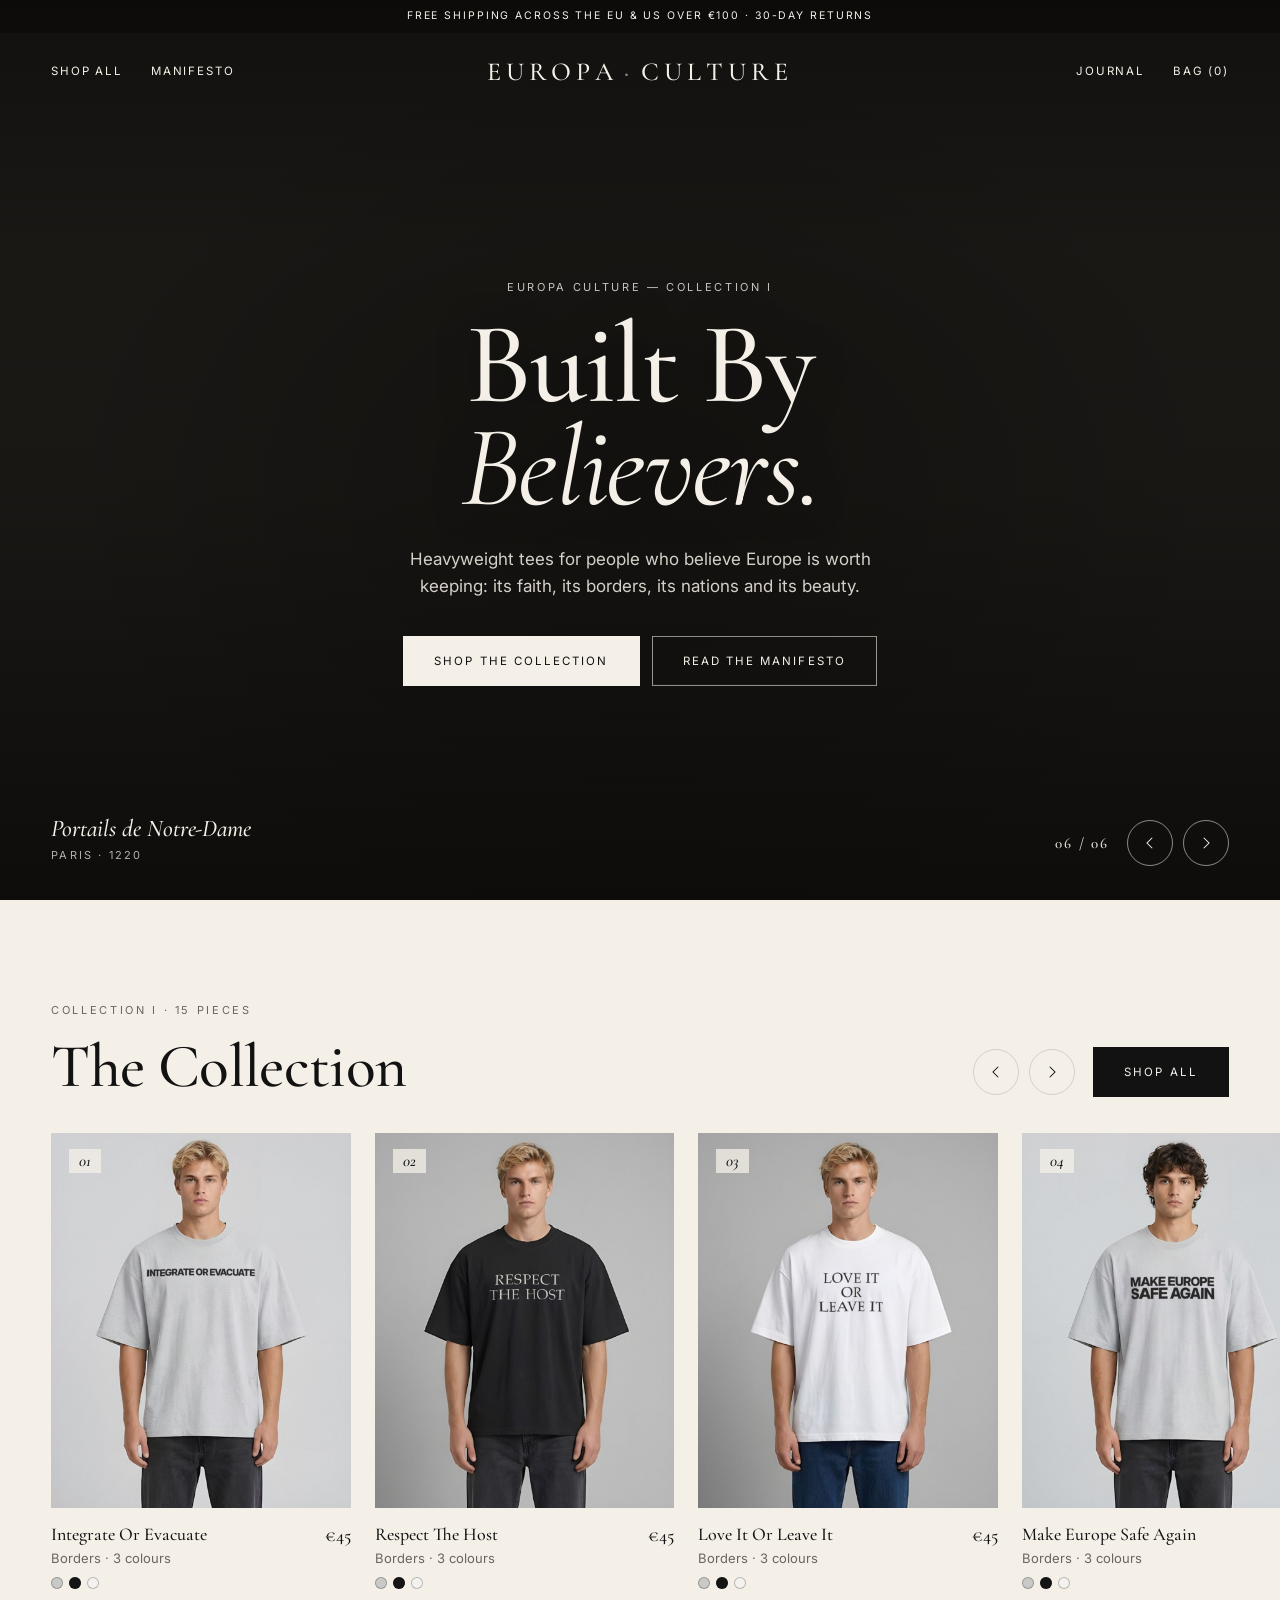
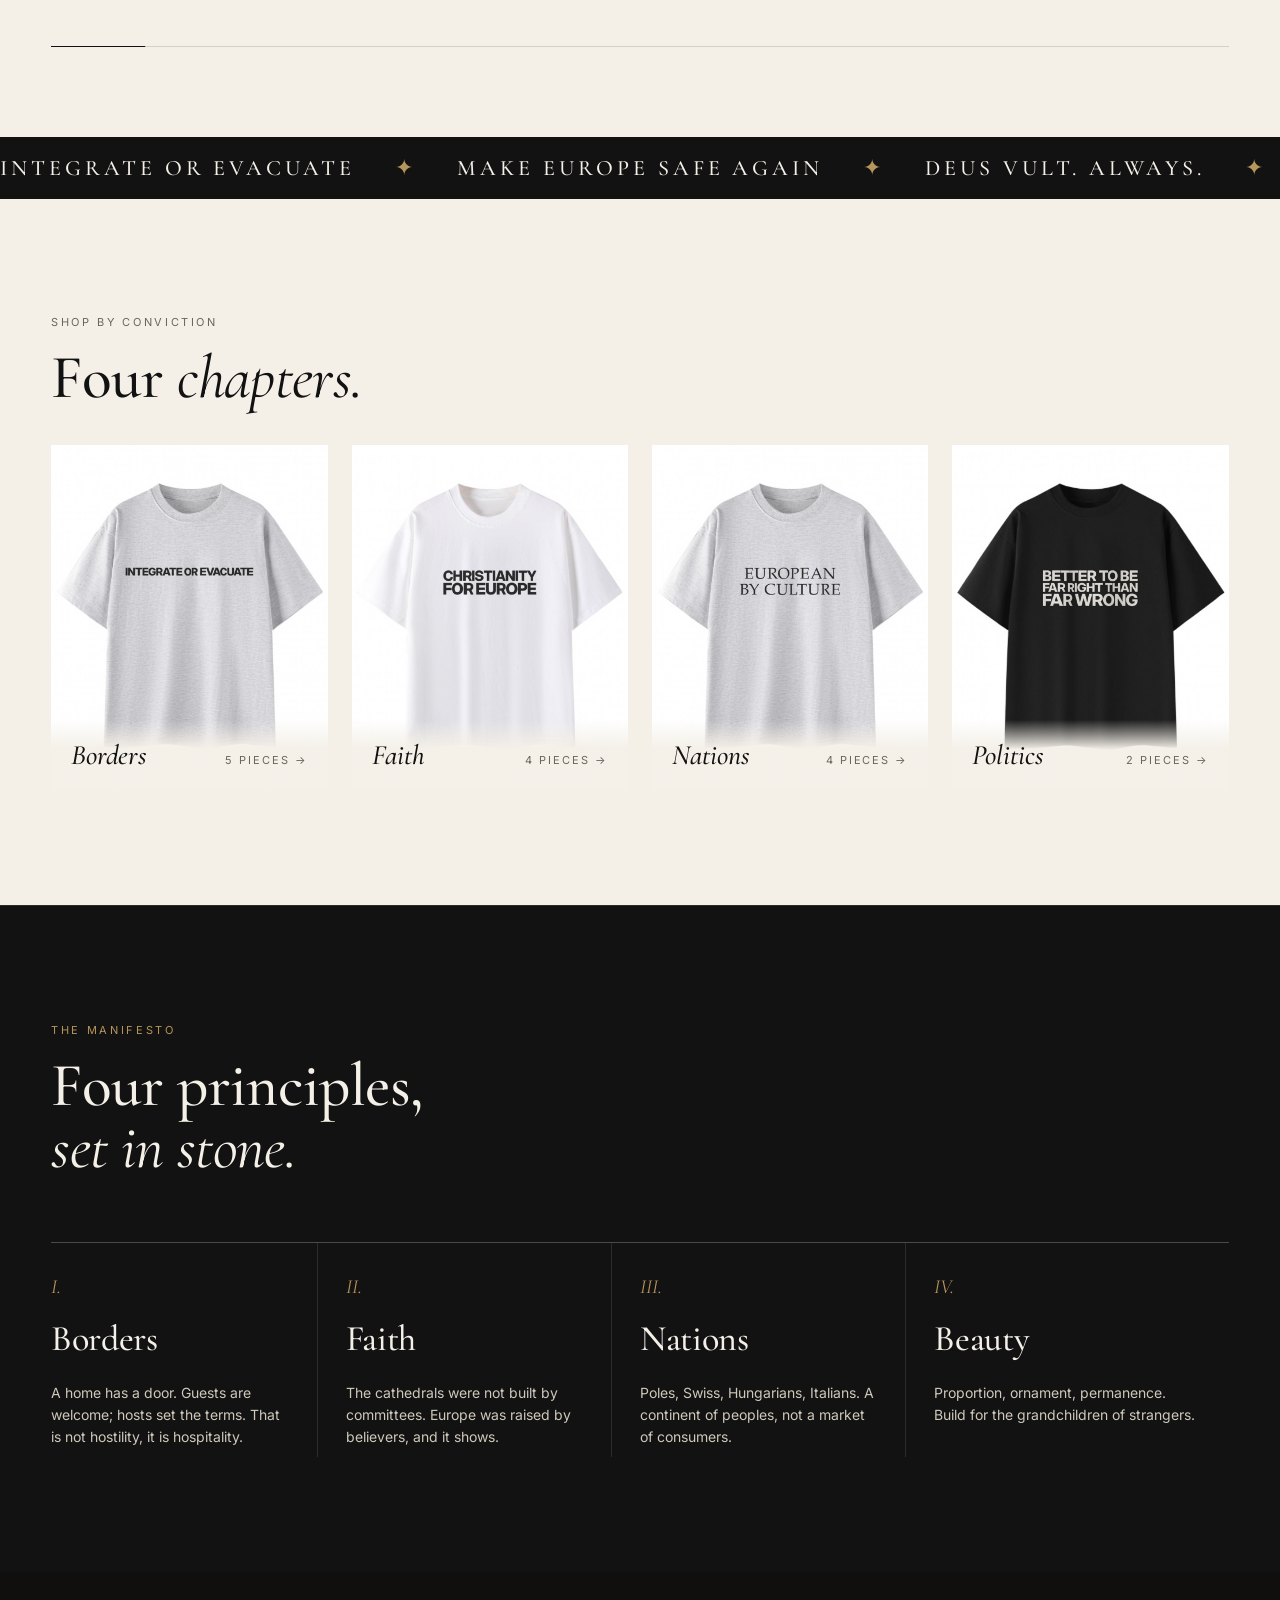
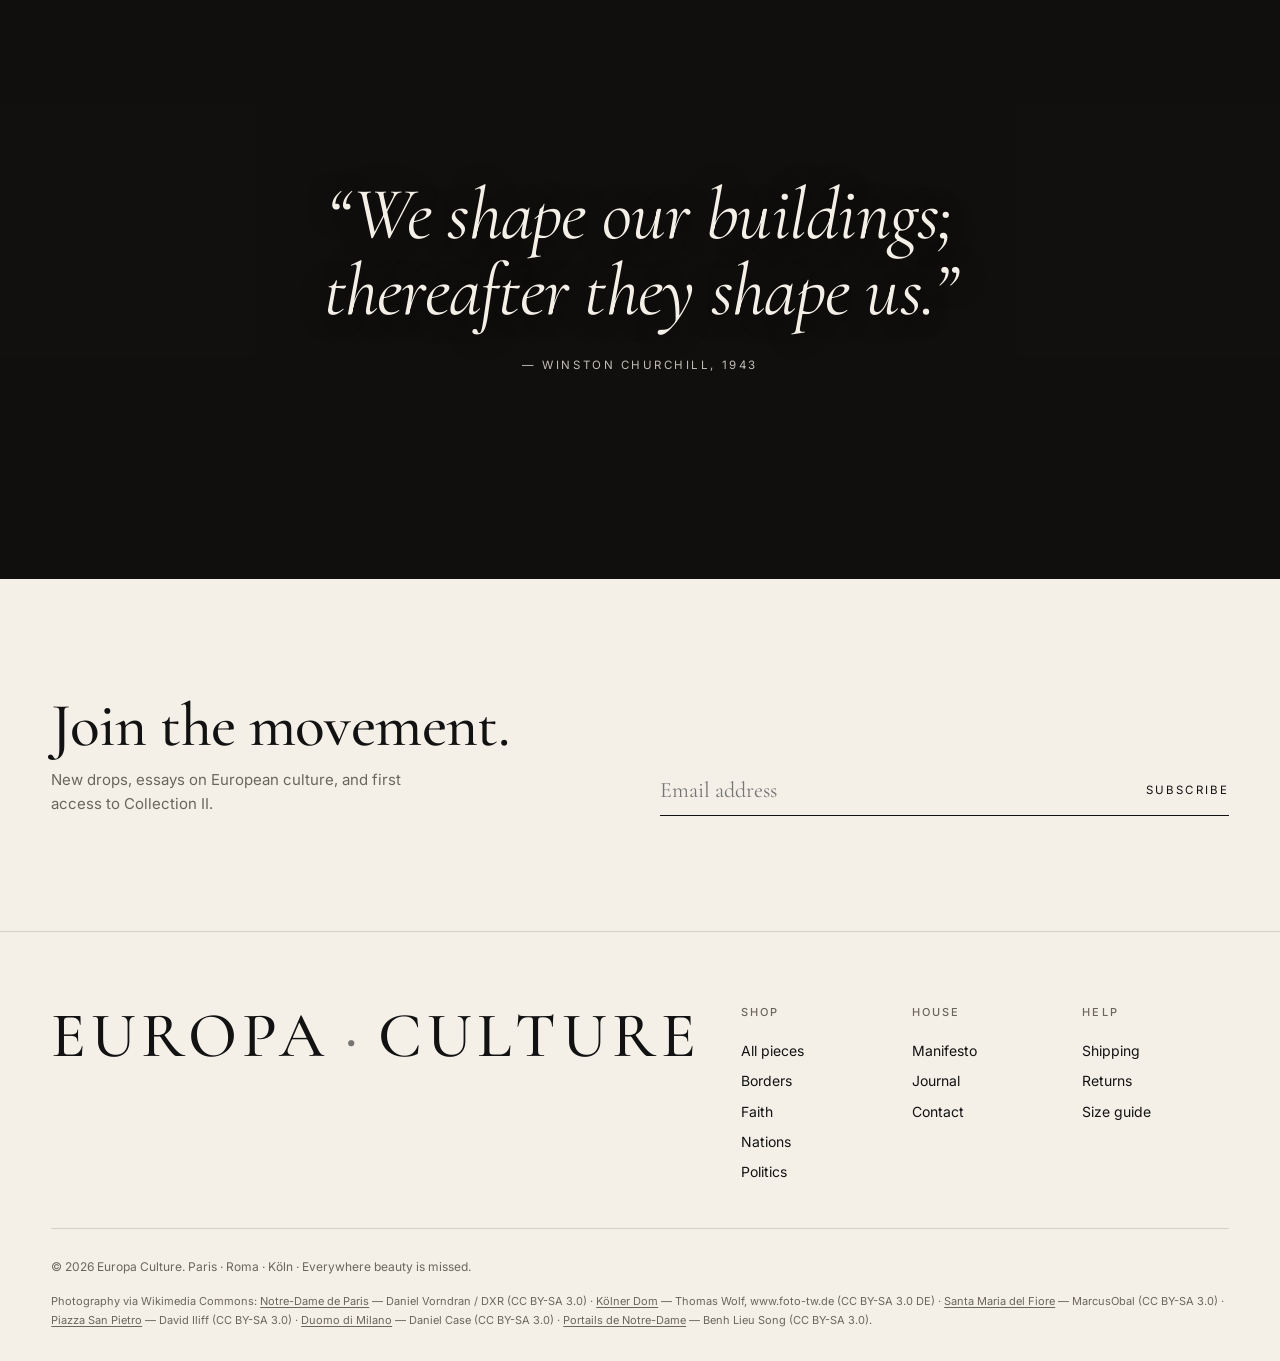
==== commit de348ede: "Rebuild storefront around Collection I: 15 tees, real product photography, collections, filterable s" ====
--- a/index.html
+++ b/index.html
@@ -3,10 +3,11 @@
 <head>
   <meta charset="utf-8" />
   <meta name="viewport" content="width=device-width, initial-scale=1" />
-  <title>Europa Culture — Make Architecture Great Again</title>
-  <meta name="description" content="Europa Culture: garments for people who believe buildings should be beautiful. Make Architecture Great Again." />
-  <meta property="og:title" content="Europa Culture — Make Architecture Great Again" />
-  <meta property="og:description" content="Garments for people who believe buildings should be beautiful." />
+  <title>Europa Culture — Collection I</title>
+  <meta name="description" content="Europa Culture: heavyweight slogan tees for people who believe Europe is worth keeping. Collection I." />
+  <meta property="og:title" content="Europa Culture — Collection I" />
+  <meta property="og:description" content="Heavyweight slogan tees for people who believe Europe is worth keeping." />
+  <meta property="og:image" content="assets/products/make-europe-safe-again/grey-1.jpg" />
   <link rel="icon" href="assets/favicon.svg" type="image/svg+xml" />
   <link rel="preconnect" href="https://fonts.googleapis.com" />
   <link rel="preconnect" href="https://fonts.gstatic.com" crossorigin />
@@ -36,8 +37,8 @@
       <div class="hero-shade"></div>
       <div class="hero-content">
         <p class="eyebrow light">Europa Culture — Collection I</p>
-        <h1>Make Architecture<br><em>Great Again.</em></h1>
-        <p class="lede">Garments for people who believe buildings should be beautiful — and that a city is a promise between generations.</p>
+        <h1>Built By<br><em>Believers.</em></h1>
+        <p class="lede">Heavyweight tees for people who believe Europe is worth keeping: its faith, its borders, its nations and its beauty.</p>
         <div class="hero-cta">
           <a href="#featured" class="btn btn-light">Shop the collection</a>
           <a href="index.html#manifesto" class="btn btn-ghost">Read the manifesto</a>
@@ -57,7 +58,7 @@
     <section class="featured" id="featured">
       <div class="feat-head">
         <div>
-          <p class="eyebrow">Featured pieces</p>
+          <p class="eyebrow">Collection I · 15 pieces</p>
           <h2>The Collection</h2>
         </div>
         <div class="feat-actions">
@@ -71,11 +72,13 @@
     </section>
 
     <div class="marquee" aria-hidden="true">
-      <div class="marquee-track">
-        <span>Make Architecture Great Again</span><span>✦</span><span>Ornament Is Not A Crime</span><span>✦</span><span>Bring Back Beauty</span><span>✦</span>
-        <span>Make Architecture Great Again</span><span>✦</span><span>Ornament Is Not A Crime</span><span>✦</span><span>Bring Back Beauty</span><span>✦</span>
-      </div>
+      <div class="marquee-track"><span>Integrate Or Evacuate</span><span>✦</span><span>Make Europe Safe Again</span><span>✦</span><span>Deus Vult. Always.</span><span>✦</span><span>Built By Believers</span><span>✦</span><span>Respect The Host</span><span>✦</span><span>Proud Like Poland</span><span>✦</span><span>Stubborn Like The Swiss</span><span>✦</span><span>Integrate Or Evacuate</span><span>✦</span><span>Make Europe Safe Again</span><span>✦</span><span>Deus Vult. Always.</span><span>✦</span><span>Built By Believers</span><span>✦</span><span>Respect The Host</span><span>✦</span><span>Proud Like Poland</span><span>✦</span><span>Stubborn Like The Swiss</span><span>✦</span></div>
     </div>
+
+    <section class="section collections-wrap">
+      <div class="feat-head flush"><div><p class="eyebrow">Shop by conviction</p><h2>Four <em>chapters.</em></h2></div></div>
+      <div class="collections" id="collections"></div>
+    </section>
 
     <section class="section manifesto" id="manifesto">
       <div class="manifesto-head">
@@ -83,10 +86,10 @@
         <h2>Four principles,<br><em>set in stone.</em></h2>
       </div>
       <ol class="tenets">
-        <li class="reveal"><span>I.</span><h3>Proportion</h3><p>The golden section was not a trend. Harmony is measurable, and people feel it before they can name it.</p></li>
-        <li class="reveal" style="--d:80ms"><span>II.</span><h3>Ornament</h3><p>Detail is a gift to the passer-by. A carved capital costs once and gives for centuries.</p></li>
-        <li class="reveal" style="--d:160ms"><span>III.</span><h3>Permanence</h3><p>Build for the grandchildren of strangers. Stone over cladding, craft over cost-per-square-metre.</p></li>
-        <li class="reveal" style="--d:240ms"><span>IV.</span><h3>Place</h3><p>A street in Paris should not look like a street anywhere else. Local stone, local style, local pride.</p></li>
+        <li class="reveal"><span>I.</span><h3>Borders</h3><p>A home has a door. Guests are welcome; hosts set the terms. That is not hostility, it is hospitality.</p></li>
+        <li class="reveal" style="--d:80ms"><span>II.</span><h3>Faith</h3><p>The cathedrals were not built by committees. Europe was raised by believers, and it shows.</p></li>
+        <li class="reveal" style="--d:160ms"><span>III.</span><h3>Nations</h3><p>Poles, Swiss, Hungarians, Italians. A continent of peoples, not a market of consumers.</p></li>
+        <li class="reveal" style="--d:240ms"><span>IV.</span><h3>Beauty</h3><p>Proportion, ornament, permanence. Build for the grandchildren of strangers.</p></li>
       </ol>
     </section>
 
@@ -101,7 +104,7 @@
     <section class="section signup-wrap">
       <div>
         <h2>Join the movement.</h2>
-        <p>New drops, essays on beautiful cities, and first access to Collection II.</p>
+        <p>New drops, essays on European culture, and first access to Collection II.</p>
       </div>
       <form id="signup" class="signup">
         <label class="sr-only" for="email">Email</label>
@@ -114,7 +117,7 @@
   <footer class="site-footer">
     <div class="foot-brand">Europa<span>·</span>Culture</div>
     <div class="foot-cols">
-      <div><h4>Shop</h4><a href="shop.html">Shop all</a><a href="product.html?id=maga-tee-black">The original tee</a><a href="product.html?id=maga-hoodie-black">Hoodie</a></div>
+      <div id="foot-shop"></div>
       <div><h4>House</h4><a href="index.html#manifesto">Manifesto</a><a href="index.html#journal">Journal</a><a href="mailto:hello@europaculture.com">Contact</a></div>
       <div><h4>Help</h4><a href="#">Shipping</a><a href="#">Returns</a><a href="#">Size guide</a></div>
     </div>
--- a/css/style.css
+++ b/css/style.css
@@ -262,3 +262,62 @@
   .foot-cols { grid-template-columns: 1fr 1fr; }
   .pcard-cta { display: none; }
 }
+
+/* ===================== Collection I — photo catalog ===================== */
+.pcard-media { background: #dcdcda; }
+.pcard-media::before { display: none; }
+.pcard-media img { position: absolute; inset: 0; width: 100%; height: 100%; object-fit: cover; transition: opacity .6s var(--ease), transform 1.2s var(--ease); }
+.pcard-alt { opacity: 0; }
+.pcard:hover .pcard-alt { opacity: 1; }
+.pcard:hover .pcard-img { transform: scale(1.03); }
+.pcard-no { z-index: 2; }
+.pcard-cta { z-index: 2; }
+.pcard-name { font-size: 18px; text-transform: none; letter-spacing: 0; }
+.swatches { display: flex; gap: 6px; margin-top: 8px; }
+.swatches span { width: 12px; height: 12px; border-radius: 50%; background: var(--c); box-shadow: inset 0 0 0 1px rgba(0,0,0,.25); }
+
+.feat-head.flush { padding: 0; }
+.collections { display: grid; grid-template-columns: repeat(4, 1fr); gap: clamp(12px, 2vw, 24px); }
+.coll { position: relative; aspect-ratio: 4 / 5; overflow: hidden; background: #fff; display: block; }
+.coll img { width: 100%; height: 100%; object-fit: cover; transition: transform 1.2s var(--ease); }
+.coll:hover img { transform: scale(1.05); }
+.coll-label { position: absolute; left: 0; right: 0; bottom: 0; padding: 18px 20px; display: flex; justify-content: space-between; align-items: baseline; background: linear-gradient(transparent, rgba(244,240,232,.95) 40%); }
+.coll-label em { font: italic 500 28px var(--serif); }
+.coll-label small { font-size: 11px; letter-spacing: .18em; text-transform: uppercase; color: var(--muted); }
+
+.shop-bar { display: flex; justify-content: space-between; align-items: center; gap: 16px; flex-wrap: wrap; margin-bottom: 32px; padding-bottom: 20px; border-bottom: 1px solid var(--line); }
+.chips { display: flex; flex-wrap: wrap; gap: 8px; }
+.chips button { height: 38px; padding: 0 18px; border: 1px solid var(--line); border-radius: 999px; font-size: 11.5px; letter-spacing: .14em; text-transform: uppercase; transition: background .2s, color .2s, border-color .2s; }
+.chips button:hover { border-color: var(--ink); }
+.chips button[aria-pressed="true"] { background: var(--ink); color: var(--paper); border-color: var(--ink); }
+.shop-count { font: italic 17px var(--serif); color: var(--muted); }
+
+.pdp { grid-template-columns: 1.2fr 1fr; }
+.pdp-gallery { position: sticky; top: calc(var(--head-h) + 16px); display: grid; grid-template-columns: 84px 1fr; gap: 12px; align-items: start; }
+.pdp-main { order: 2; aspect-ratio: 4 / 5; background: #dcdcda; overflow: hidden; }
+.pdp-main img { width: 100%; height: 100%; object-fit: cover; animation: up .7s var(--ease) both; }
+.pdp-thumbs { order: 1; display: grid; gap: 10px; }
+.pdp-thumbs button { aspect-ratio: 4 / 5; overflow: hidden; border: 1px solid transparent; opacity: .6; transition: opacity .2s, border-color .2s; }
+.pdp-thumbs button[aria-current="true"], .pdp-thumbs button:hover { opacity: 1; border-color: var(--ink); }
+.pdp-thumbs img { width: 100%; height: 100%; object-fit: cover; }
+.pdp-title { text-transform: none; letter-spacing: -0.01em; }
+.colors { display: flex; gap: 10px; margin-bottom: 22px; }
+.colors button { width: 38px; height: 38px; border-radius: 50%; background: var(--c); box-shadow: inset 0 0 0 1px rgba(0,0,0,.2); outline: 1px solid transparent; outline-offset: 3px; transition: outline-color .2s; }
+.colors button[aria-pressed="true"] { outline-color: var(--ink); }
+.label span { color: var(--muted); text-transform: none; letter-spacing: 0; }
+.cart-thumb { background: #fff; }
+.cart-thumb img { width: 100%; height: 100%; object-fit: cover; }
+
+@media (max-width: 1024px) {
+  .pdp { grid-template-columns: 1fr; }
+  .collections { grid-template-columns: repeat(2, 1fr); }
+  .pdp-gallery { position: static; }
+}
+@media (max-width: 640px) {
+  .pdp-gallery { grid-template-columns: 1fr; }
+  .pdp-main { order: 1; }
+  .pdp-thumbs { order: 2; grid-template-columns: repeat(4, 1fr); }
+  .collections { gap: 10px; }
+  .coll-label { padding: 12px; flex-direction: column; gap: 2px; }
+  .coll-label em { font-size: 22px; }
+}
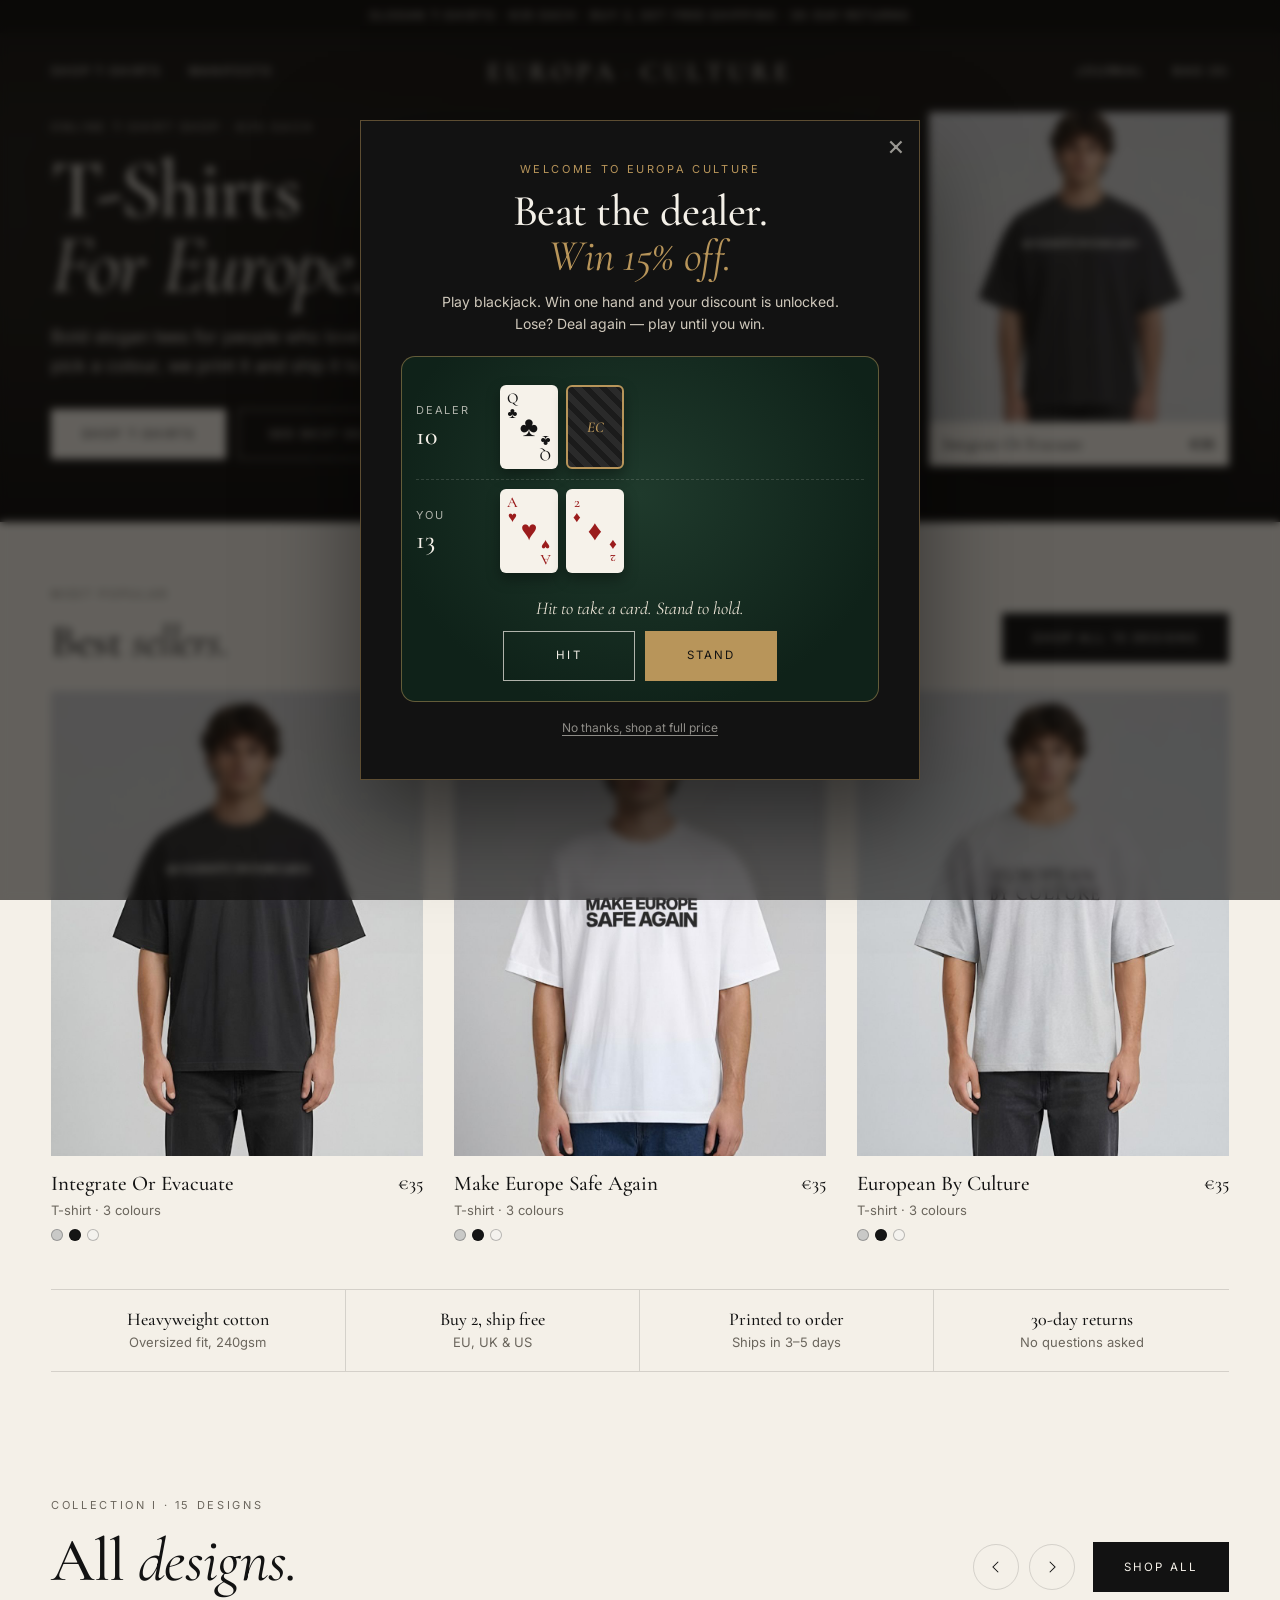
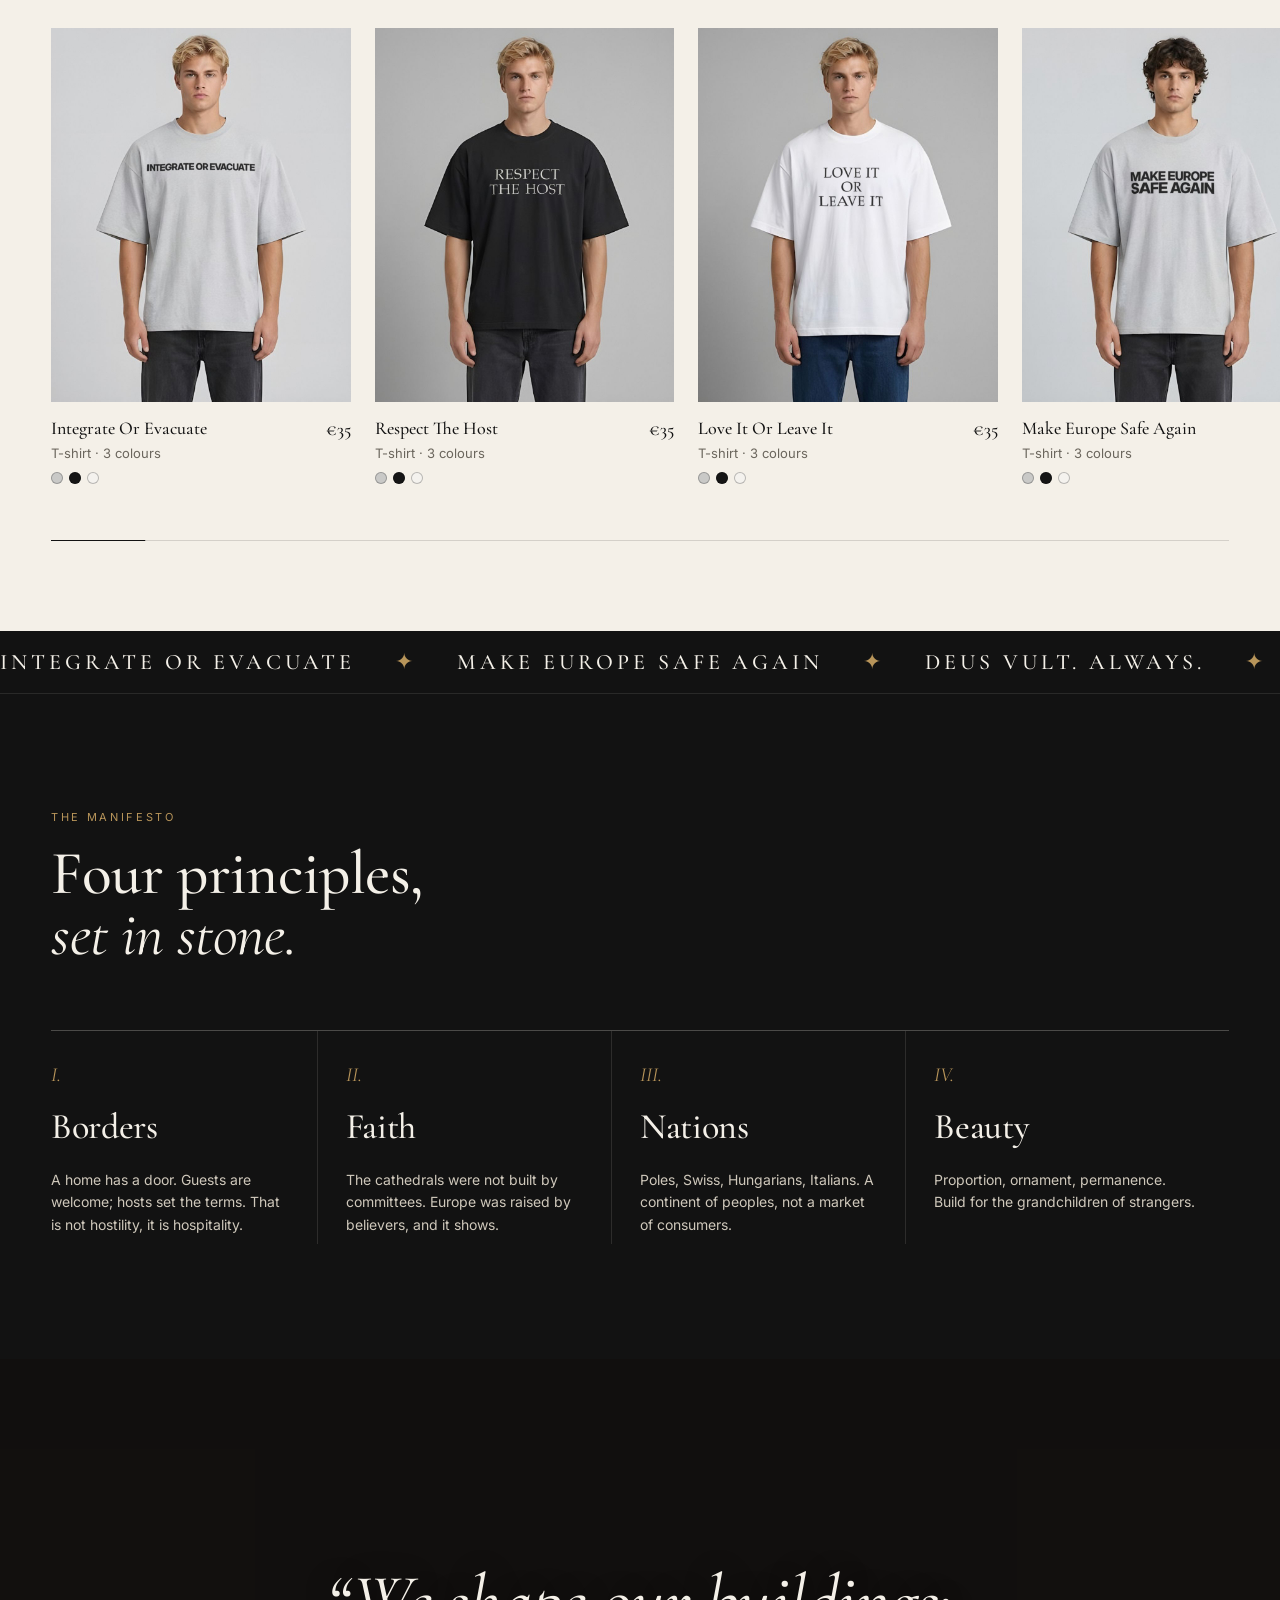
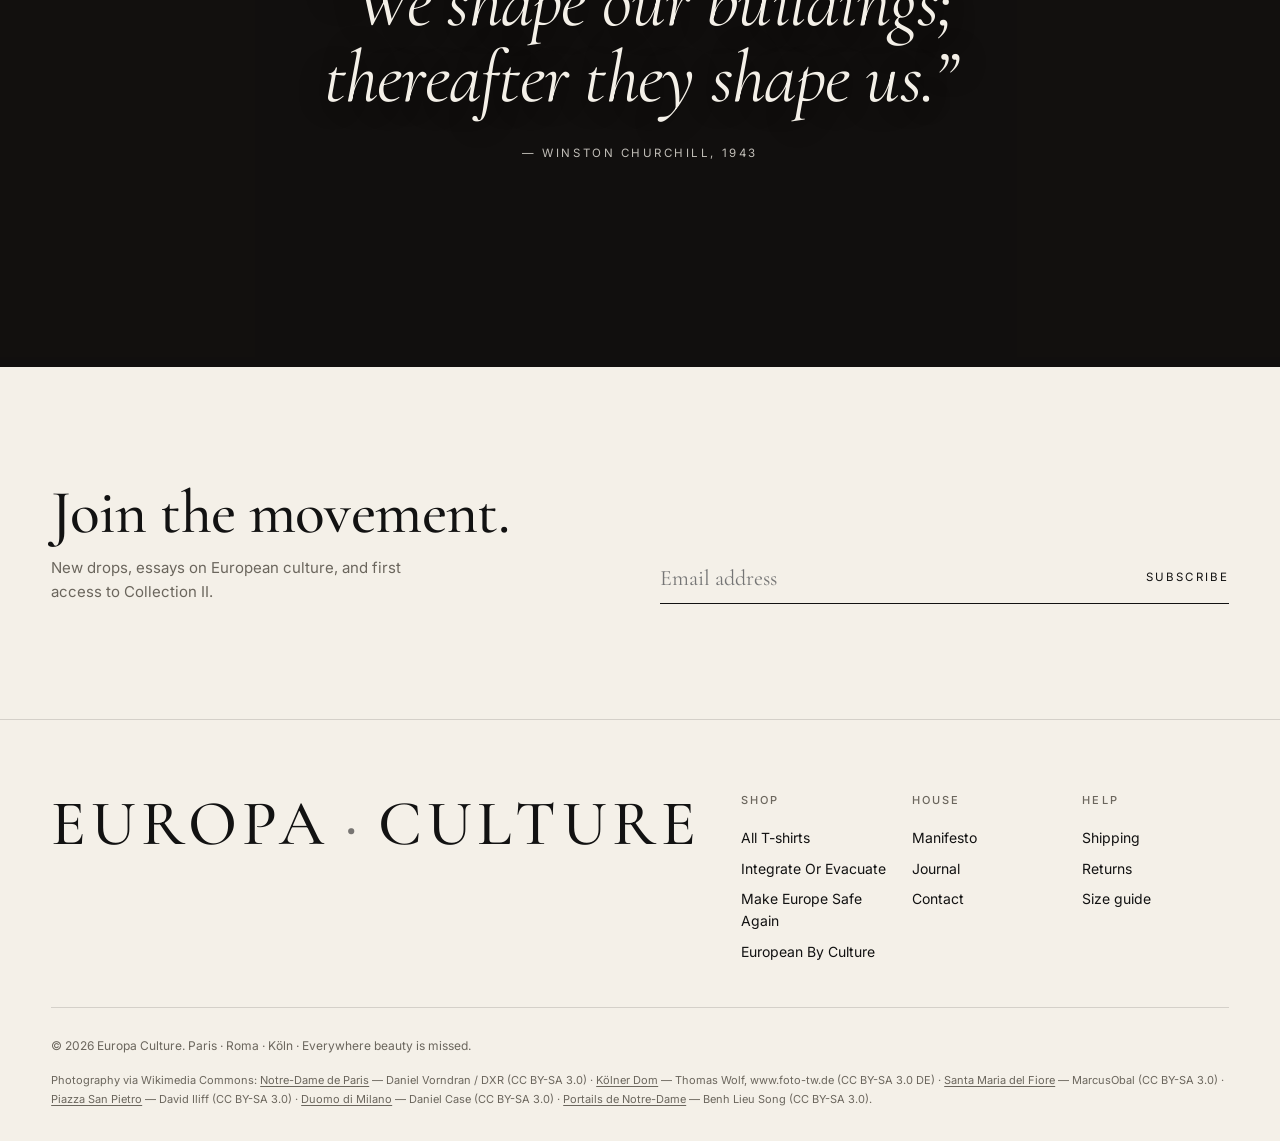
==== commit 98cc0eaf: "Clearer homepage, €35, blackjack discount" ====
--- a/index.html
+++ b/index.html
@@ -17,10 +17,10 @@
 </head>
 <body class="home">
   <header class="site-header">
-    <div class="announce">Free shipping across the EU &amp; US over €100 · 30-day returns</div>
+    <div class="announce">Slogan T-shirts · €35 each · Buy 2, get free shipping · 30-day returns</div>
     <div class="nav-row">
       <nav class="nav-left">
-        <a href="shop.html">Shop all</a>
+        <a href="shop.html">Shop<span class="hide-sm"> T-shirts</span></a>
         <a href="index.html#manifesto" class="hide-sm">Manifesto</a>
       </nav>
       <a class="wordmark" href="index.html" aria-label="Europa Culture home">Europa<span>·</span>Culture</a>
@@ -35,14 +35,20 @@
     <section class="hero" aria-label="European architecture">
       <div id="hero-slides" class="hero-slides"></div>
       <div class="hero-shade"></div>
-      <div class="hero-content">
-        <p class="eyebrow light">Europa Culture — Collection I</p>
-        <h1>Built By<br><em>Believers.</em></h1>
-        <p class="lede">Heavyweight tees for people who believe Europe is worth keeping: its faith, its borders, its nations and its beauty.</p>
-        <div class="hero-cta">
-          <a href="#featured" class="btn btn-light">Shop the collection</a>
-          <a href="index.html#manifesto" class="btn btn-ghost">Read the manifesto</a>
+      <div class="hero-content split">
+        <div class="hero-text">
+          <p class="eyebrow light">Online T-shirt shop · €35 each</p>
+          <h1>T-Shirts<br><em>For Europe.</em></h1>
+          <p class="lede">Bold slogan tees for people who love Europe. Pick a design, pick a colour, we print it and ship it to your door.</p>
+          <div class="hero-cta">
+            <a href="shop.html" class="btn btn-light">Shop T-shirts</a>
+            <a href="#featured" class="btn btn-ghost">See best sellers</a>
+          </div>
         </div>
+        <a class="hero-product" href="product.html?id=integrate-or-evacuate&color=black" aria-label="Integrate Or Evacuate T-shirt, €35">
+          <img src="assets/products/integrate-or-evacuate/black-1.jpg" alt="Model wearing the black Integrate Or Evacuate T-shirt">
+          <span class="hero-product-tag"><span>Integrate Or Evacuate</span><b>€35</b></span>
+        </a>
       </div>
       <div class="hero-foot">
         <div class="hero-place"><span id="hero-place"></span><small id="hero-city"></small></div>
@@ -55,11 +61,25 @@
       </div>
     </section>
 
-    <section class="featured" id="featured">
+    <section class="best" id="featured">
+      <div class="feat-head flush">
+        <div><p class="eyebrow">Most popular</p><h2>Best <em>sellers.</em></h2></div>
+        <a href="shop.html" class="btn btn-solid">Shop all 15 designs</a>
+      </div>
+      <div class="grid" id="featured-grid"></div>
+      <ul class="trust">
+        <li><b>Heavyweight cotton</b>Oversized fit, 240gsm</li>
+        <li><b>Buy 2, ship free</b>EU, UK &amp; US</li>
+        <li><b>Printed to order</b>Ships in 3–5 days</li>
+        <li><b>30-day returns</b>No questions asked</li>
+      </ul>
+    </section>
+
+    <section class="featured">
       <div class="feat-head">
         <div>
-          <p class="eyebrow">Collection I · 15 pieces</p>
-          <h2>The Collection</h2>
+          <p class="eyebrow">Collection I · 15 designs</p>
+          <h2>All <em>designs.</em></h2>
         </div>
         <div class="feat-actions">
           <button id="feat-prev" class="circle dark" aria-label="Previous products"><svg viewBox="0 0 24 24" width="18" height="18" fill="none" stroke="currentColor" stroke-width="1.4"><path d="M15 5l-7 7 7 7"/></svg></button>
@@ -75,10 +95,6 @@
       <div class="marquee-track"><span>Integrate Or Evacuate</span><span>✦</span><span>Make Europe Safe Again</span><span>✦</span><span>Deus Vult. Always.</span><span>✦</span><span>Built By Believers</span><span>✦</span><span>Respect The Host</span><span>✦</span><span>Proud Like Poland</span><span>✦</span><span>Stubborn Like The Swiss</span><span>✦</span><span>Integrate Or Evacuate</span><span>✦</span><span>Make Europe Safe Again</span><span>✦</span><span>Deus Vult. Always.</span><span>✦</span><span>Built By Believers</span><span>✦</span><span>Respect The Host</span><span>✦</span><span>Proud Like Poland</span><span>✦</span><span>Stubborn Like The Swiss</span><span>✦</span></div>
     </div>
 
-    <section class="section collections-wrap">
-      <div class="feat-head flush"><div><p class="eyebrow">Shop by conviction</p><h2>Four <em>chapters.</em></h2></div></div>
-      <div class="collections" id="collections"></div>
-    </section>
 
     <section class="section manifesto" id="manifesto">
       <div class="manifesto-head">
@@ -140,5 +156,6 @@
   <script src="js/products.js"></script>
   <script src="js/scenes.js"></script>
   <script src="js/app.js"></script>
+  <script src="js/blackjack.js"></script>
 </body>
 </html>
--- a/css/style.css
+++ b/css/style.css
@@ -321,3 +321,95 @@
   .coll-label { padding: 12px; flex-direction: column; gap: 2px; }
   .coll-label em { font-size: 22px; }
 }
+
+/* ===================== Clear "this is a T-shirt shop" home ===================== */
+.home .hero { height: 58vh; min-height: 500px; max-height: 680px; }
+.home .hero-place, .home .hero-nav { display: none; }
+.home .hero-foot { grid-template-columns: 1fr; padding-bottom: 22px; }
+.home .hero-bars { max-width: 320px; }
+.site-header nav a { white-space: nowrap; }
+.best .feat-head h2 { font-size: clamp(30px, 3.4vw, 46px); }
+.hero-content.split { top: calc(var(--head-h) + 8px); bottom: 56px; transform: none; display: grid; grid-template-rows: minmax(0, 1fr); grid-template-columns: 1fr minmax(240px, 26%); gap: clamp(24px, 5vw, 80px); align-items: center; text-align: left; }
+.hero-content.split h1 { font-size: clamp(48px, 6.4vw, 104px); line-height: .92; }
+.hero-content.split .lede { margin: 20px 0 28px; max-width: 520px; font-size: 18px; }
+.hero-content.split .hero-cta { justify-content: flex-start; }
+.hero-product { display: flex; flex-direction: column; height: 100%; max-height: 460px; min-height: 0; align-self: center; justify-self: end; width: min(100%, 300px); box-shadow: 0 30px 60px rgba(0,0,0,.35); animation: up 1.2s .4s var(--ease) both; }
+.hero-product img { flex: 1; min-height: 0; width: 100%; object-fit: cover; object-position: center 18%; transition: transform .8s var(--ease); }
+.hero-product:hover img { transform: scale(1.02); }
+.hero-product-tag { display: flex; justify-content: space-between; gap: 10px; align-items: baseline; padding: 12px 14px; background: var(--paper); color: var(--ink); font: 500 16px var(--serif); }
+.hero-product-tag b { font: 500 13px var(--sans); }
+
+.best { padding: clamp(36px, 5vw, 64px) var(--gutter) clamp(24px, 4vw, 48px); }
+.best .feat-head { margin-bottom: 28px; }
+.best .pcard-name { font-size: 21px; }
+.trust { list-style: none; display: grid; grid-template-columns: repeat(4, 1fr); margin-top: clamp(28px, 4vw, 48px); border-top: 1px solid var(--line); border-bottom: 1px solid var(--line); }
+.trust li { padding: 18px 12px; text-align: center; font-size: 13px; color: var(--muted); border-right: 1px solid var(--line); }
+.trust li:last-child { border-right: 0; }
+.trust b { display: block; font: 500 18px var(--serif); color: var(--ink); margin-bottom: 2px; }
+.pcard-price b { font-weight: 500; }
+.featured { padding-top: clamp(40px, 6vw, 80px); }
+
+/* ===================== Blackjack welcome game ===================== */
+.bj-modal { position: fixed; inset: 0; z-index: 80; display: grid; place-items: center; padding: 16px; }
+.bj-modal[hidden] { display: none; }
+.bj-scrim { position: absolute; inset: 0; background: rgba(10, 9, 8, .62); backdrop-filter: blur(4px); animation: fade .4s both; }
+.bj-panel { position: relative; width: min(560px, 100%); max-height: calc(100vh - 32px); overflow-y: auto; background: var(--ink); color: var(--paper); padding: clamp(24px, 4vw, 40px); border: 1px solid rgba(184, 149, 90, .45); box-shadow: 0 40px 90px rgba(0,0,0,.5); animation: up .6s var(--ease) both; text-align: center; }
+.bj-x { position: absolute; top: 10px; right: 14px; font-size: 28px; line-height: 1; color: rgba(244,240,232,.6); }
+.bj-x:hover { color: var(--paper); }
+.bj-eyebrow { font-size: 11px; letter-spacing: .24em; text-transform: uppercase; color: var(--gold); margin-bottom: 10px; }
+.bj-panel h2 { font-size: clamp(30px, 5vw, 44px); line-height: 1.02; }
+.bj-panel h2 em { color: var(--gold); }
+.bj-sub { color: #cfc8bb; font-size: 14px; margin: 12px auto 20px; max-width: 420px; }
+.bj-table { background: radial-gradient(ellipse at 50% 40%, #1f3a2c, #0f2219 75%); border: 1px solid rgba(184,149,90,.5); border-radius: 14px; padding: 18px 14px 20px; }
+.bj-row { display: grid; grid-template-columns: 74px 1fr; align-items: center; gap: 10px; min-height: 104px; }
+.bj-row + .bj-row { border-top: 1px dashed rgba(244,240,232,.15); }
+.bj-label { font-size: 11px; letter-spacing: .16em; text-transform: uppercase; color: rgba(244,240,232,.7); text-align: left; }
+.bj-label b { display: block; font: 500 26px var(--serif); color: var(--paper); letter-spacing: 0; }
+.bj-hand { display: flex; gap: 8px; flex-wrap: wrap; }
+.bj-card { position: relative; width: 58px; height: 84px; border-radius: 6px; background: #f6f2ea; color: #141414; box-shadow: 0 6px 14px rgba(0,0,0,.35); font: 500 15px/1 var(--serif); animation: deal .45s var(--ease) both; animation-delay: calc(var(--i) * 90ms); }
+.bj-card.red { color: #9b1c1c; }
+.bj-card .tl { position: absolute; top: 6px; left: 7px; text-align: center; }
+.bj-card .br { position: absolute; bottom: 6px; right: 7px; text-align: center; transform: rotate(180deg); }
+.bj-card .mid { position: absolute; inset: 0; display: grid; place-items: center; font-size: 28px; }
+.bj-card.back { background: repeating-linear-gradient(45deg, #2a2a2a 0 6px, #1b1b1b 6px 12px); border: 2px solid var(--gold); display: grid; place-items: center; color: var(--gold); font: italic 600 15px var(--serif); }
+@keyframes fade { from { opacity: 0; } to { opacity: 1; } }
+@keyframes deal { from { opacity: 0; transform: translateY(-30px) rotate(-8deg); } to { opacity: 1; transform: none; } }
+.bj-msg { min-height: 22px; margin: 14px 0 12px; font: italic 18px var(--serif); color: #e9e2d4; }
+.bj-msg[data-tone="win"] { color: var(--gold); font-size: 22px; }
+.bj-msg[data-tone="lose"] { color: #e3b3a8; }
+.bj-actions { display: flex; justify-content: center; gap: 10px; }
+.bj-btn { min-width: 132px; border-color: rgba(244,240,232,.7); color: var(--paper); }
+.bj-btn:hover { background: var(--paper); color: var(--ink); }
+.bj-btn.solid { background: var(--gold); border-color: var(--gold); color: var(--ink); }
+.bj-btn.solid:hover { background: var(--paper); border-color: var(--paper); }
+.bj-btn.wide { width: 100%; margin-top: 12px; }
+.bj-btn[hidden] { display: none; }
+.bj-skip { margin-top: 16px; font-size: 12px; color: rgba(244,240,232,.55); text-decoration: underline; text-underline-offset: 3px; }
+.bj-unlock input { width: 100%; height: 52px; padding: 0 16px; border: 1px solid rgba(244,240,232,.4); background: transparent; color: var(--paper); font: 400 18px var(--sans); outline: none; }
+.bj-unlock input:focus { border-color: var(--gold); }
+.bj-fine { margin-top: 12px; font-size: 11px; color: rgba(244,240,232,.5); }
+.bj-tab { position: fixed; left: 16px; bottom: 16px; z-index: 35; display: flex; gap: 8px; align-items: center; padding: 12px 18px; background: var(--ink); color: var(--paper); border: 1px solid var(--gold); font-size: 11.5px; letter-spacing: .16em; text-transform: uppercase; box-shadow: 0 10px 30px rgba(0,0,0,.3); animation: up .6s var(--ease) both; }
+.bj-tab span { color: var(--gold); font-size: 16px; }
+.bj-open { overflow: hidden; }
+.cart-foot .disc { color: #2f6b3a; font-size: 14px; }
+.cart-foot .total { font: 500 20px var(--serif); margin-bottom: 14px; }
+
+@media (max-width: 1024px) {
+  .hero-content.split { grid-template-columns: 1fr minmax(200px, 34%); }
+}
+@media (max-width: 640px) {
+  .home .hero { height: auto; min-height: 0; }
+  .hero-content.split { position: relative; top: auto; bottom: auto; grid-template-columns: 1fr; padding: calc(var(--head-h) + 28px) var(--gutter) 64px; gap: 0; text-align: center; }
+  .home .hero-bars { margin: 0 auto; width: 70%; }
+  .site-header nav { font-size: 10px; gap: 10px; }
+  .hero-content.split .hero-cta { justify-content: center; }
+  .hero-content.split .lede { font-size: 16px; margin: 16px auto 22px; }
+  .hero-product { display: none; }
+  .trust { grid-template-columns: 1fr 1fr; }
+  .trust li:nth-child(2) { border-right: 0; }
+  .trust li:nth-child(-n+2) { border-bottom: 1px solid var(--line); }
+  .bj-row { grid-template-columns: 58px 1fr; min-height: 90px; }
+  .bj-card { width: 48px; height: 70px; }
+  .bj-card .mid { font-size: 22px; }
+  .bj-btn { min-width: 110px; }
+}
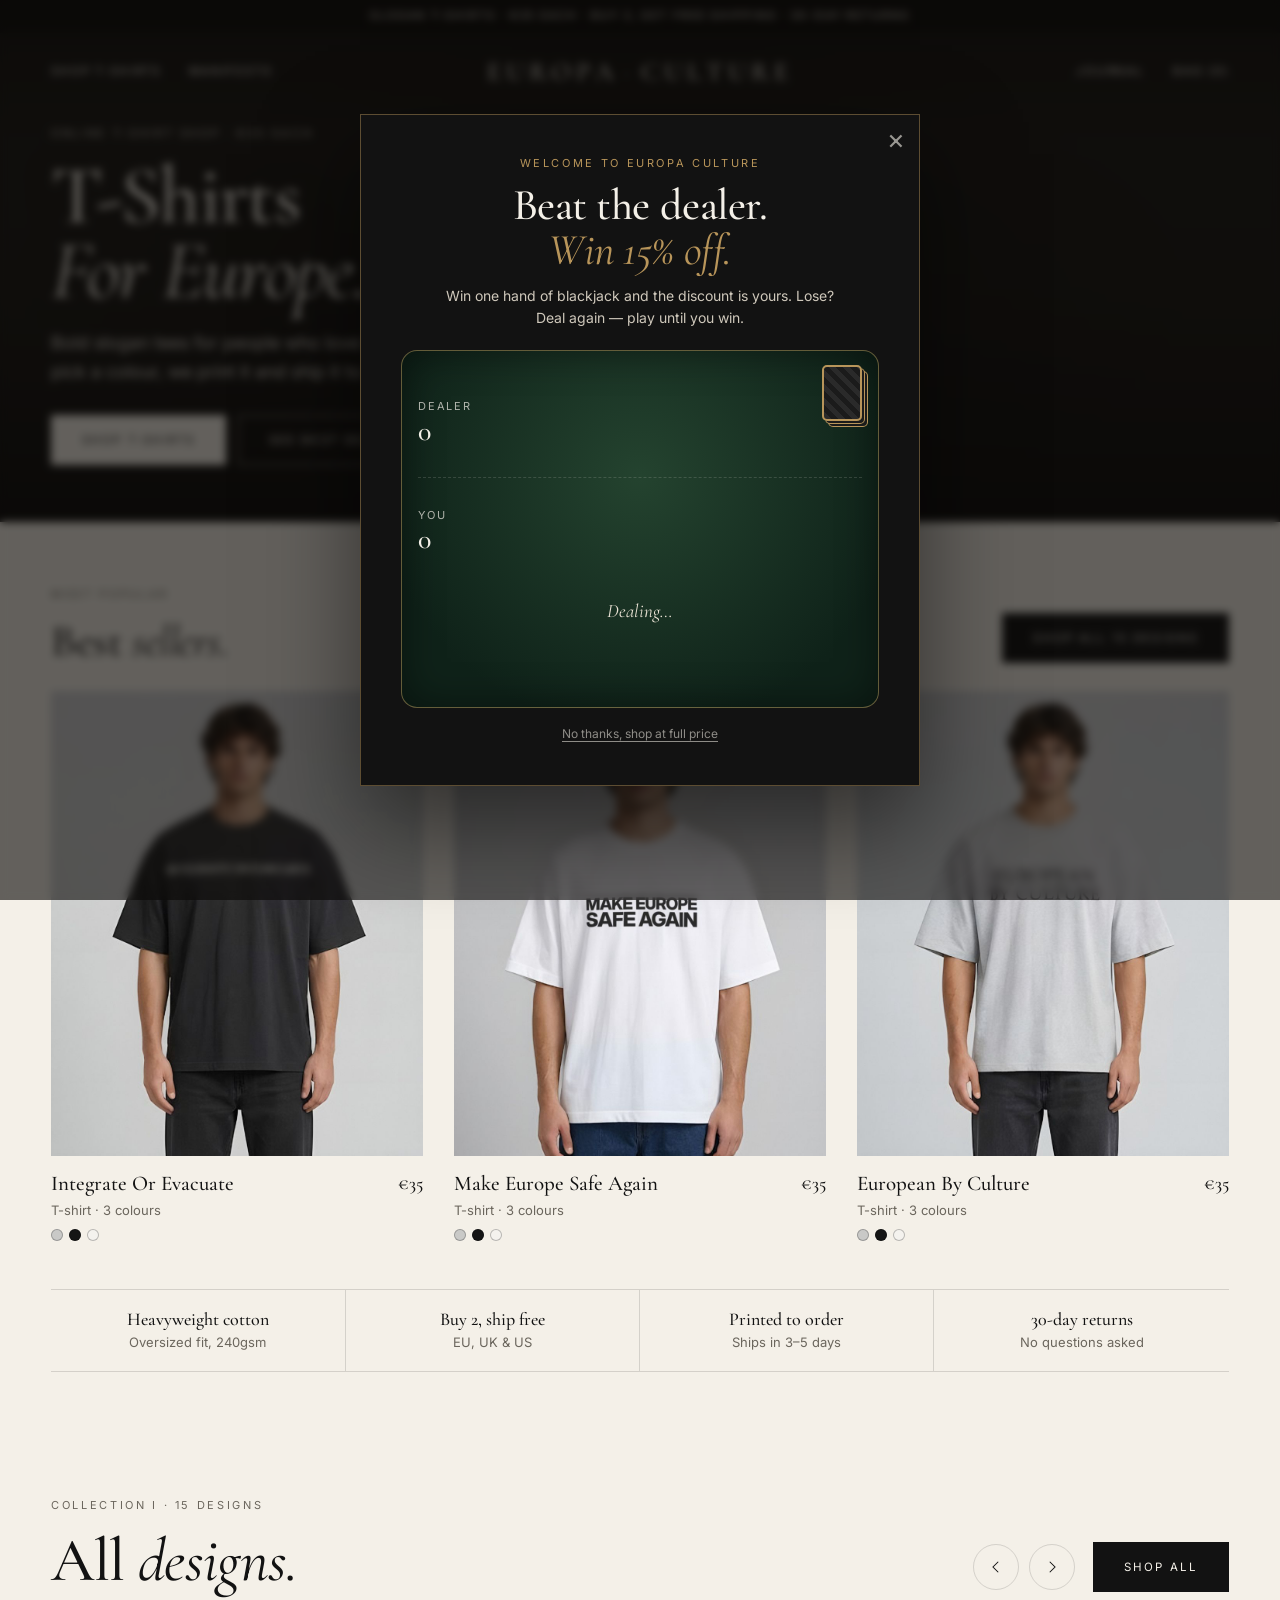
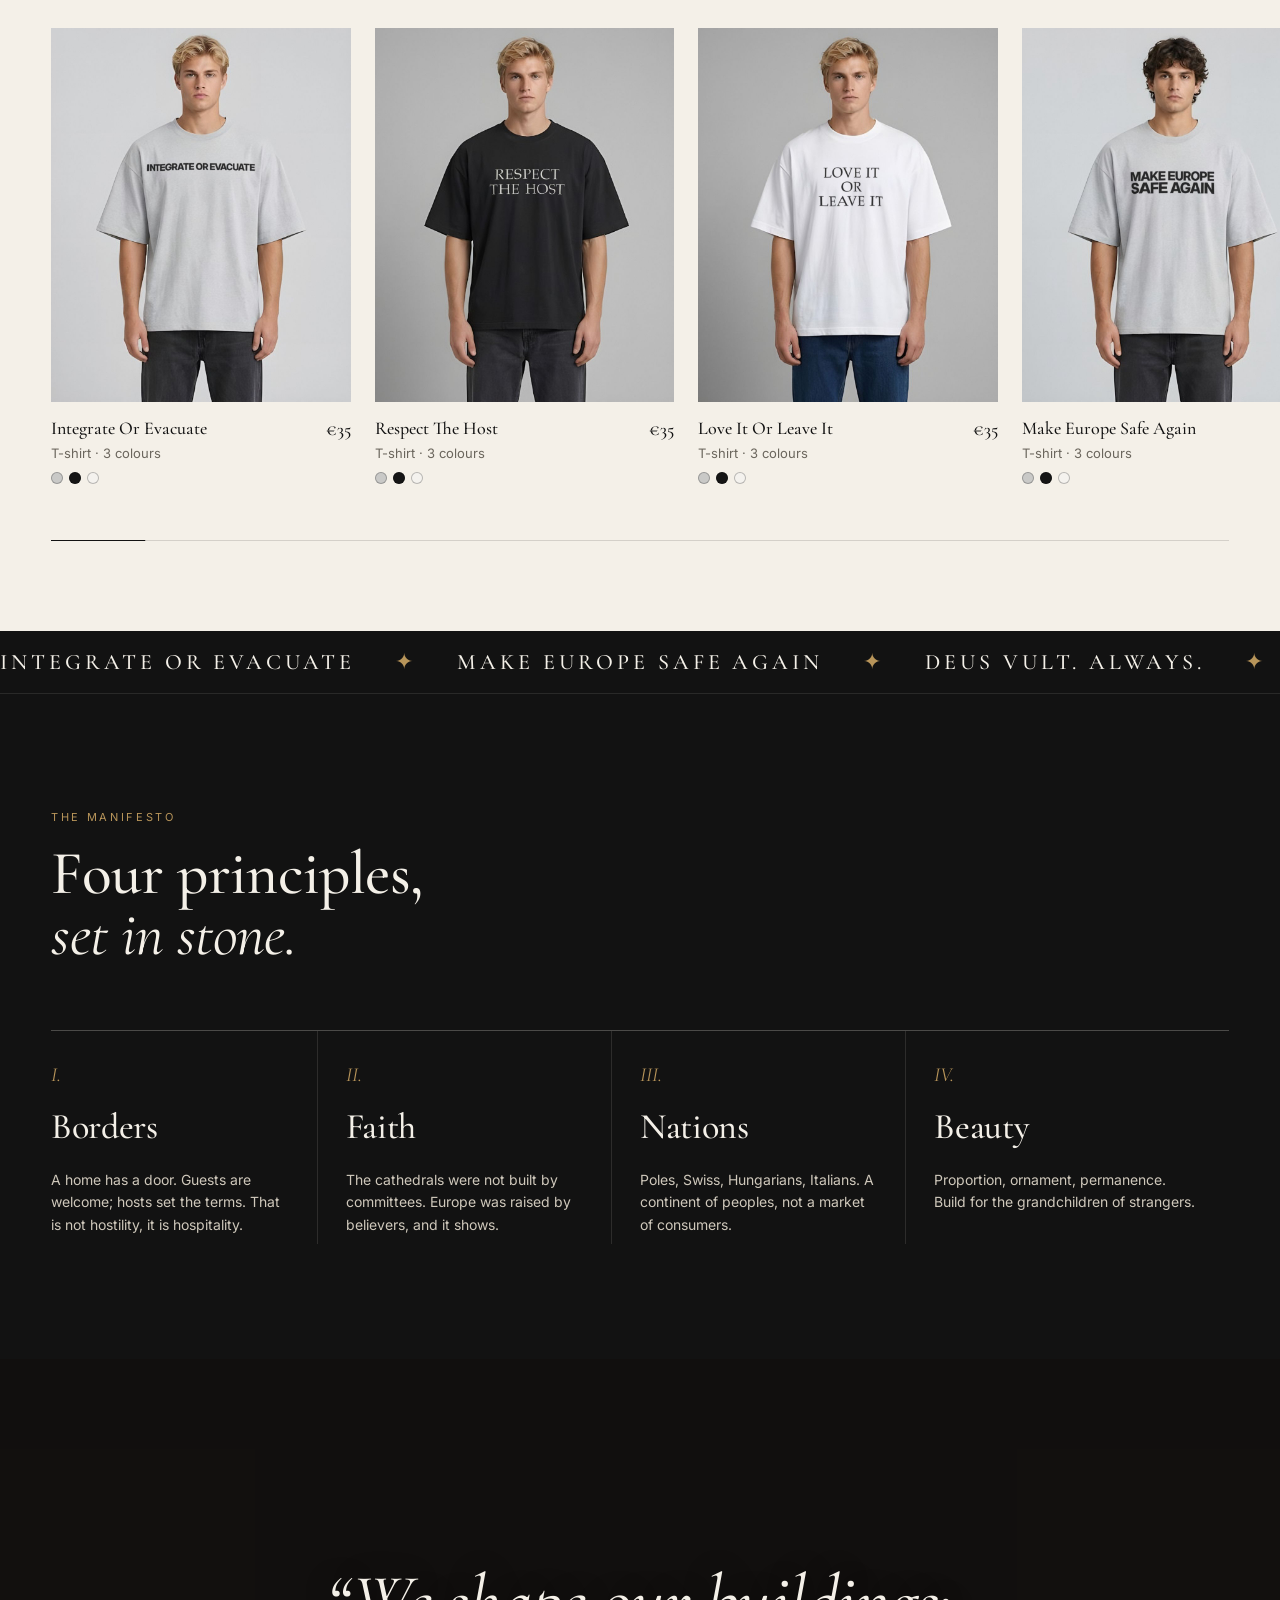
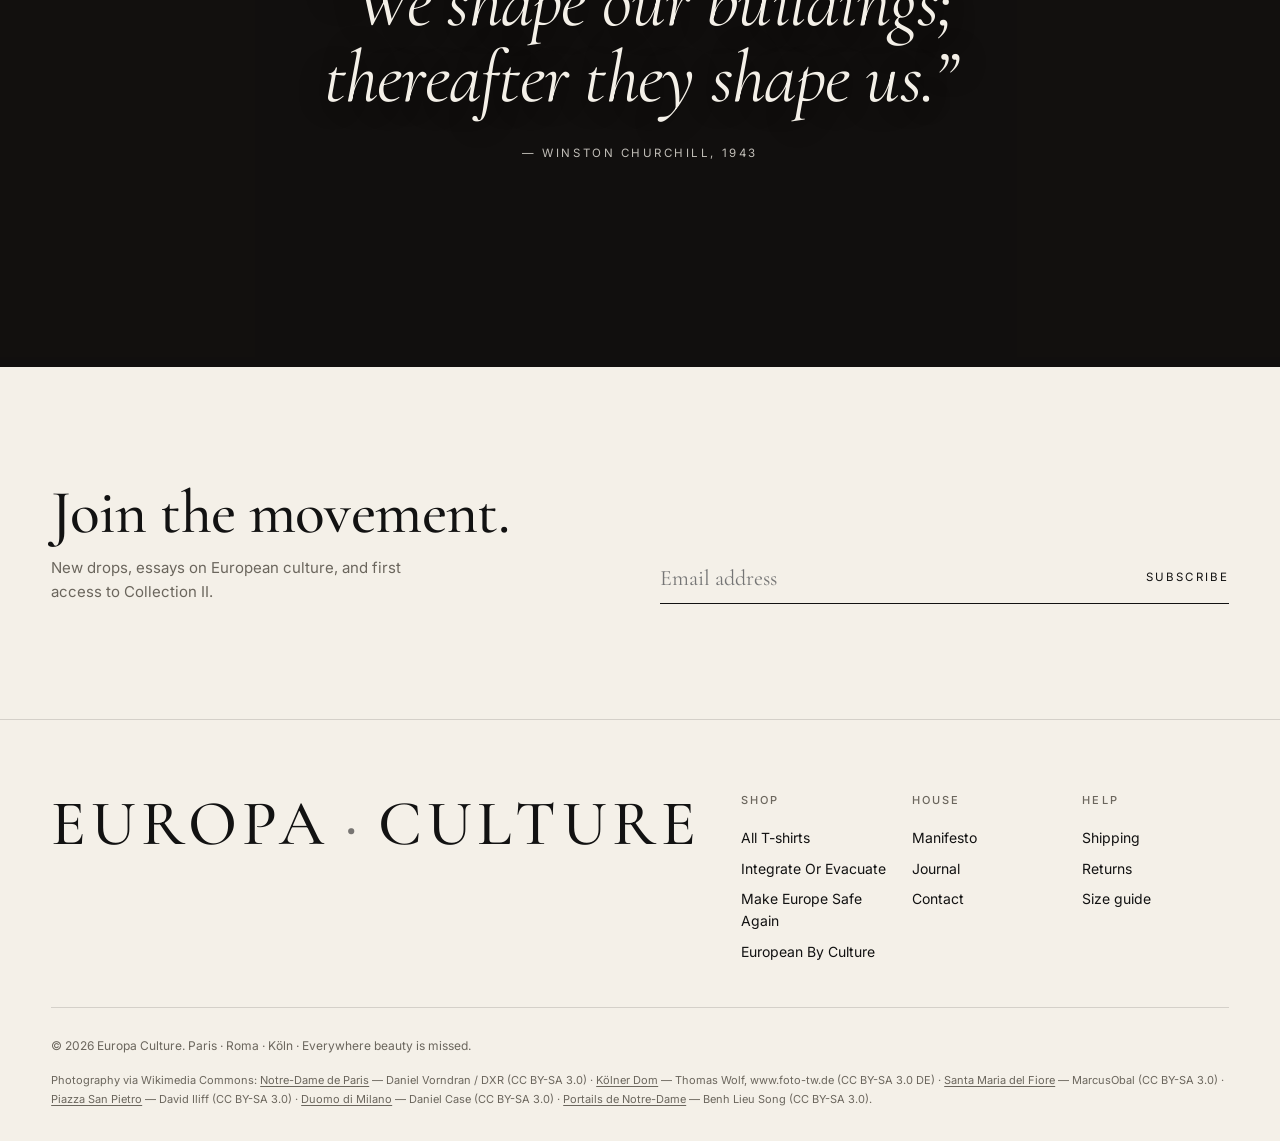
==== commit 390993ce: "Animated blackjack, remove hero overlay" ====
--- a/index.html
+++ b/index.html
@@ -45,10 +45,6 @@
             <a href="#featured" class="btn btn-ghost">See best sellers</a>
           </div>
         </div>
-        <a class="hero-product" href="product.html?id=integrate-or-evacuate&color=black" aria-label="Integrate Or Evacuate T-shirt, €35">
-          <img src="assets/products/integrate-or-evacuate/black-1.jpg" alt="Model wearing the black Integrate Or Evacuate T-shirt">
-          <span class="hero-product-tag"><span>Integrate Or Evacuate</span><b>€35</b></span>
-        </a>
       </div>
       <div class="hero-foot">
         <div class="hero-place"><span id="hero-place"></span><small id="hero-city"></small></div>
--- a/css/style.css
+++ b/css/style.css
@@ -329,7 +329,7 @@
 .home .hero-bars { max-width: 320px; }
 .site-header nav a { white-space: nowrap; }
 .best .feat-head h2 { font-size: clamp(30px, 3.4vw, 46px); }
-.hero-content.split { top: calc(var(--head-h) + 8px); bottom: 56px; transform: none; display: grid; grid-template-rows: minmax(0, 1fr); grid-template-columns: 1fr minmax(240px, 26%); gap: clamp(24px, 5vw, 80px); align-items: center; text-align: left; }
+.hero-content.split { top: calc(var(--head-h) + 28px); bottom: 64px; transform: none; display: grid; grid-template-rows: minmax(0, 1fr); grid-template-columns: 1fr; gap: clamp(24px, 5vw, 80px); align-items: center; text-align: left; }
 .hero-content.split h1 { font-size: clamp(48px, 6.4vw, 104px); line-height: .92; }
 .hero-content.split .lede { margin: 20px 0 28px; max-width: 520px; font-size: 18px; }
 .hero-content.split .hero-cta { justify-content: flex-start; }
@@ -360,24 +360,40 @@
 .bj-panel h2 { font-size: clamp(30px, 5vw, 44px); line-height: 1.02; }
 .bj-panel h2 em { color: var(--gold); }
 .bj-sub { color: #cfc8bb; font-size: 14px; margin: 12px auto 20px; max-width: 420px; }
-.bj-table { background: radial-gradient(ellipse at 50% 40%, #1f3a2c, #0f2219 75%); border: 1px solid rgba(184,149,90,.5); border-radius: 14px; padding: 18px 14px 20px; }
-.bj-row { display: grid; grid-template-columns: 74px 1fr; align-items: center; gap: 10px; min-height: 104px; }
+.bj-table { position: relative; background: radial-gradient(ellipse at 50% 35%, #24432f, #0f2219 78%); border: 1px solid rgba(184,149,90,.5); border-radius: 16px; padding: 18px 16px 20px; box-shadow: inset 0 0 40px rgba(0,0,0,.45); transition: box-shadow .5s, border-color .5s; }
+.bj-table.won { border-color: var(--gold); box-shadow: inset 0 0 40px rgba(0,0,0,.35), 0 0 0 3px rgba(184,149,90,.35), 0 0 46px rgba(184,149,90,.45); }
+.bj-table.lost { border-color: rgba(227,179,168,.45); }
+.bj-shoe { position: absolute; top: 14px; right: 16px; width: 40px; height: 56px; border-radius: 5px; border: 2px solid var(--gold); background: repeating-linear-gradient(45deg, #2a2a2a 0 5px, #1b1b1b 5px 10px); box-shadow: 3px 3px 0 -1px #1b1b1b, 3px 3px 0 0 var(--gold), 6px 6px 0 -1px #1b1b1b, 6px 6px 0 0 var(--gold); }
+.bj-row { display: grid; grid-template-columns: 78px 1fr; align-items: center; gap: 10px; min-height: 108px; }
 .bj-row + .bj-row { border-top: 1px dashed rgba(244,240,232,.15); }
 .bj-label { font-size: 11px; letter-spacing: .16em; text-transform: uppercase; color: rgba(244,240,232,.7); text-align: left; }
-.bj-label b { display: block; font: 500 26px var(--serif); color: var(--paper); letter-spacing: 0; }
-.bj-hand { display: flex; gap: 8px; flex-wrap: wrap; }
-.bj-card { position: relative; width: 58px; height: 84px; border-radius: 6px; background: #f6f2ea; color: #141414; box-shadow: 0 6px 14px rgba(0,0,0,.35); font: 500 15px/1 var(--serif); animation: deal .45s var(--ease) both; animation-delay: calc(var(--i) * 90ms); }
-.bj-card.red { color: #9b1c1c; }
-.bj-card .tl { position: absolute; top: 6px; left: 7px; text-align: center; }
-.bj-card .br { position: absolute; bottom: 6px; right: 7px; text-align: center; transform: rotate(180deg); }
-.bj-card .mid { position: absolute; inset: 0; display: grid; place-items: center; font-size: 28px; }
-.bj-card.back { background: repeating-linear-gradient(45deg, #2a2a2a 0 6px, #1b1b1b 6px 12px); border: 2px solid var(--gold); display: grid; place-items: center; color: var(--gold); font: italic 600 15px var(--serif); }
+.bj-label b { display: block; font: 500 28px/1.1 var(--serif); color: var(--paper); letter-spacing: 0; white-space: nowrap; }
+.bj-label b.pop { animation: pop .38s var(--ease); }
+@keyframes pop { 0% { transform: scale(1); color: var(--paper); } 40% { transform: scale(1.28); color: var(--gold); } 100% { transform: scale(1); color: var(--paper); } }
+.bj-hand { display: flex; gap: 8px; flex-wrap: wrap; min-height: 84px; padding-right: 56px; }
+.bj-card { width: 58px; height: 84px; perspective: 700px; animation: deal .46s cubic-bezier(.2,.8,.25,1) both; }
+.bj-inner { position: relative; width: 100%; height: 100%; transform-style: preserve-3d; transition: transform .52s cubic-bezier(.4,.1,.2,1); }
+.bj-card.down .bj-inner { transform: rotateY(180deg); }
+.bj-face, .bj-back { position: absolute; inset: 0; border-radius: 6px; backface-visibility: hidden; -webkit-backface-visibility: hidden; box-shadow: 0 8px 16px rgba(0,0,0,.4); }
+.bj-face { background: #f7f3eb; color: #141414; font: 600 15px/1 var(--serif); }
+.bj-card.red .bj-face { color: #9b1c1c; }
+.bj-face .tl, .bj-face .br { position: absolute; display: flex; flex-direction: column; align-items: center; gap: 1px; }
+.bj-face i { font-style: normal; font-size: 12px; }
+.bj-face .tl { top: 6px; left: 6px; }
+.bj-face .br { bottom: 6px; right: 6px; transform: rotate(180deg); }
+.bj-face .mid { position: absolute; inset: 0; display: grid; place-items: center; font-size: 30px; }
+.bj-back { transform: rotateY(180deg); background: repeating-linear-gradient(45deg, #2a2a2a 0 6px, #1b1b1b 6px 12px); border: 2px solid var(--gold); display: grid; place-items: center; color: var(--gold); font: italic 600 15px var(--serif); }
 @keyframes fade { from { opacity: 0; } to { opacity: 1; } }
-@keyframes deal { from { opacity: 0; transform: translateY(-30px) rotate(-8deg); } to { opacity: 1; transform: none; } }
-.bj-msg { min-height: 22px; margin: 14px 0 12px; font: italic 18px var(--serif); color: #e9e2d4; }
-.bj-msg[data-tone="win"] { color: var(--gold); font-size: 22px; }
+@keyframes deal { 0% { opacity: 0; transform: translate(min(46vw, 300px), -150px) rotate(-22deg) scale(.86); } 70% { opacity: 1; } 100% { opacity: 1; transform: none; } }
+.bj-msg { min-height: 26px; margin: 14px 0 12px; font: italic 19px var(--serif); color: #e9e2d4; }
+.bj-msg.show { animation: up .35s var(--ease) both; }
+.bj-msg[data-tone="win"] { color: var(--gold); font-size: 26px; }
 .bj-msg[data-tone="lose"] { color: #e3b3a8; }
-.bj-actions { display: flex; justify-content: center; gap: 10px; }
+.bj-actions { display: flex; justify-content: center; gap: 10px; min-height: 50px; }
+.bj-btn:disabled { opacity: .45; pointer-events: none; }
+#bj-stand:not([hidden]):not(:disabled), #bj-deal:not([hidden]):not(:disabled) { animation: nudge 2.4s ease-in-out 1.2s infinite; }
+@keyframes nudge { 0%, 88%, 100% { box-shadow: 0 0 0 0 rgba(184,149,90,0); } 94% { box-shadow: 0 0 0 6px rgba(184,149,90,.35); } }
+@keyframes tabglow { 0%, 80%, 100% { box-shadow: 0 10px 30px rgba(0,0,0,.3); } 90% { box-shadow: 0 10px 30px rgba(0,0,0,.3), 0 0 0 6px rgba(184,149,90,.35); } }
 .bj-btn { min-width: 132px; border-color: rgba(244,240,232,.7); color: var(--paper); }
 .bj-btn:hover { background: var(--paper); color: var(--ink); }
 .bj-btn.solid { background: var(--gold); border-color: var(--gold); color: var(--ink); }
@@ -388,15 +404,12 @@
 .bj-unlock input { width: 100%; height: 52px; padding: 0 16px; border: 1px solid rgba(244,240,232,.4); background: transparent; color: var(--paper); font: 400 18px var(--sans); outline: none; }
 .bj-unlock input:focus { border-color: var(--gold); }
 .bj-fine { margin-top: 12px; font-size: 11px; color: rgba(244,240,232,.5); }
-.bj-tab { position: fixed; left: 16px; bottom: 16px; z-index: 35; display: flex; gap: 8px; align-items: center; padding: 12px 18px; background: var(--ink); color: var(--paper); border: 1px solid var(--gold); font-size: 11.5px; letter-spacing: .16em; text-transform: uppercase; box-shadow: 0 10px 30px rgba(0,0,0,.3); animation: up .6s var(--ease) both; }
+.bj-tab { position: fixed; left: 16px; bottom: 16px; z-index: 35; display: flex; gap: 8px; align-items: center; padding: 12px 18px; background: var(--ink); color: var(--paper); border: 1px solid var(--gold); font-size: 11.5px; letter-spacing: .16em; text-transform: uppercase; box-shadow: 0 10px 30px rgba(0,0,0,.3); animation: up .6s var(--ease) both, tabglow 3s ease-in-out 2s infinite; }
 .bj-tab span { color: var(--gold); font-size: 16px; }
 .bj-open { overflow: hidden; }
 .cart-foot .disc { color: #2f6b3a; font-size: 14px; }
 .cart-foot .total { font: 500 20px var(--serif); margin-bottom: 14px; }
 
-@media (max-width: 1024px) {
-  .hero-content.split { grid-template-columns: 1fr minmax(200px, 34%); }
-}
 @media (max-width: 640px) {
   .home .hero { height: auto; min-height: 0; }
   .hero-content.split { position: relative; top: auto; bottom: auto; grid-template-columns: 1fr; padding: calc(var(--head-h) + 28px) var(--gutter) 64px; gap: 0; text-align: center; }
@@ -410,6 +423,8 @@
   .trust li:nth-child(-n+2) { border-bottom: 1px solid var(--line); }
   .bj-row { grid-template-columns: 58px 1fr; min-height: 90px; }
   .bj-card { width: 48px; height: 70px; }
-  .bj-card .mid { font-size: 22px; }
+  .bj-face .mid { font-size: 22px; }
+  .bj-hand { min-height: 70px; padding-right: 44px; }
+  .bj-shoe { width: 32px; height: 46px; }
   .bj-btn { min-width: 110px; }
 }
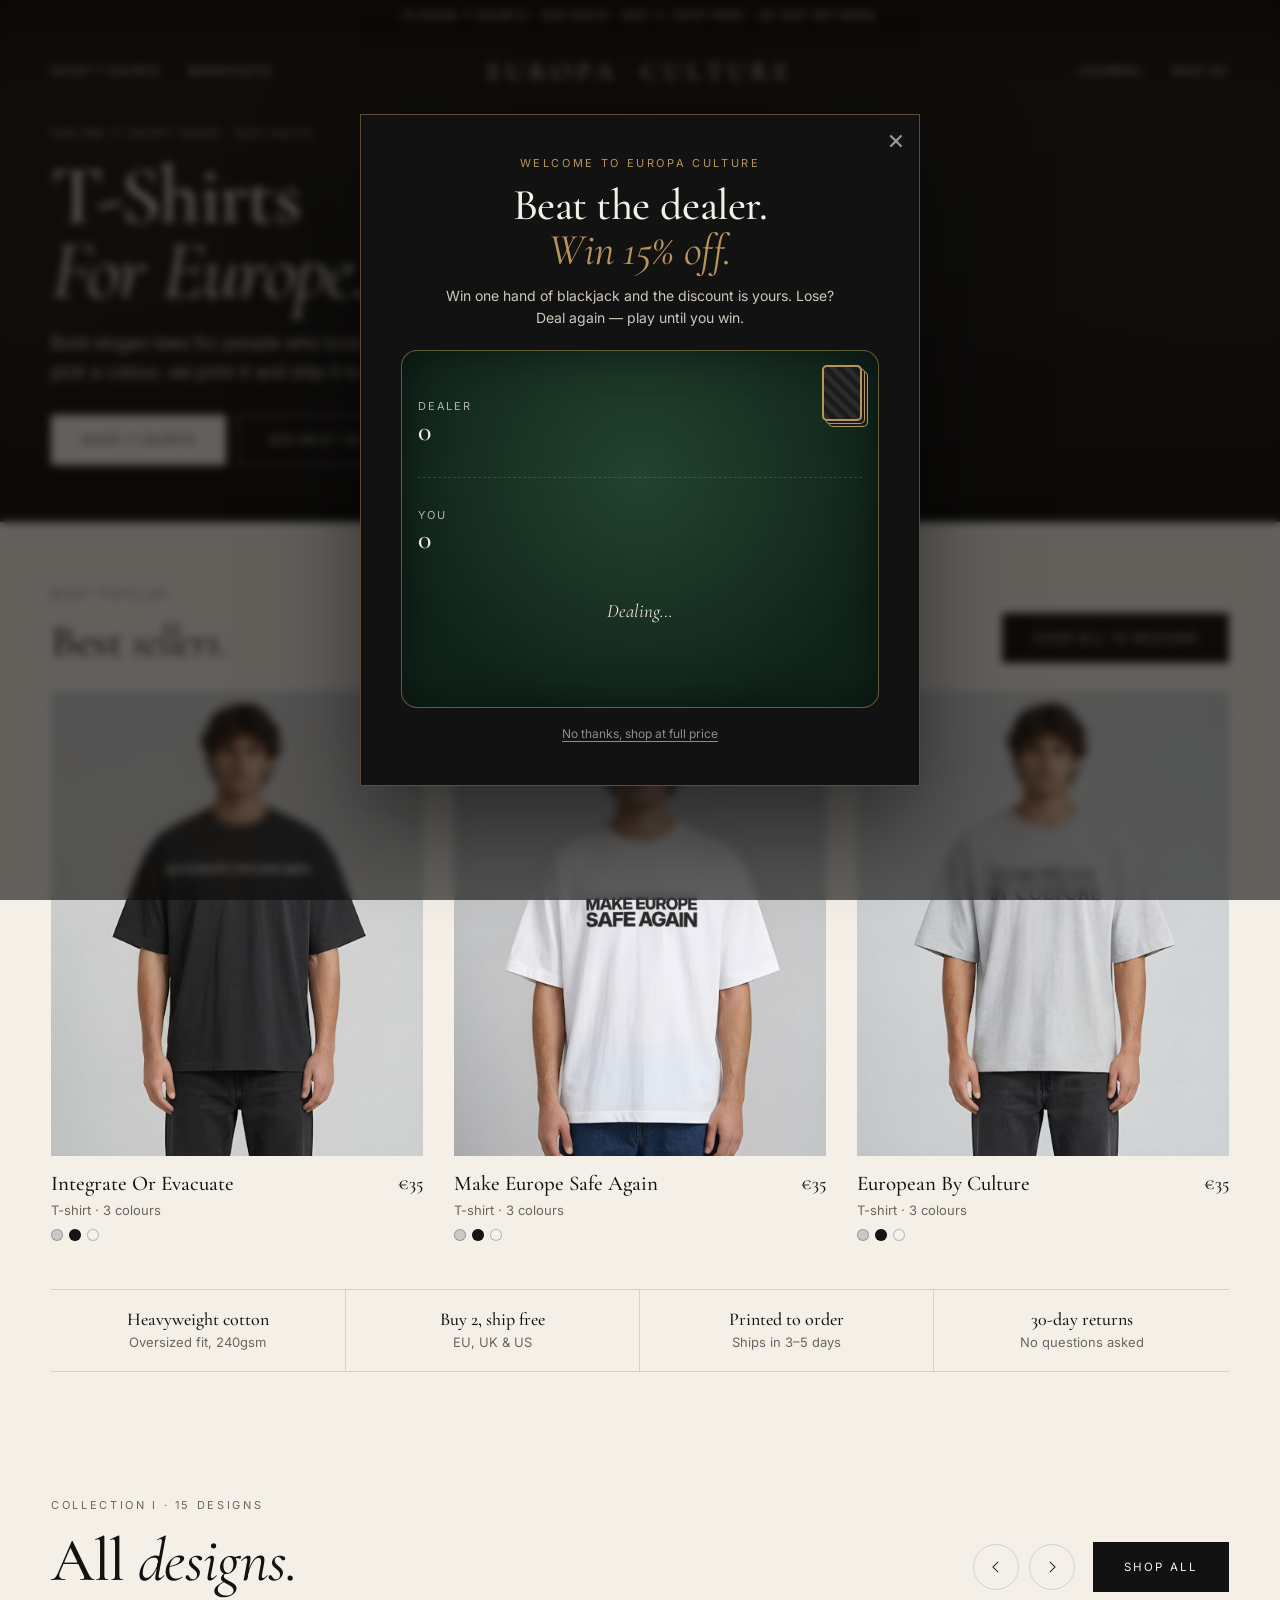
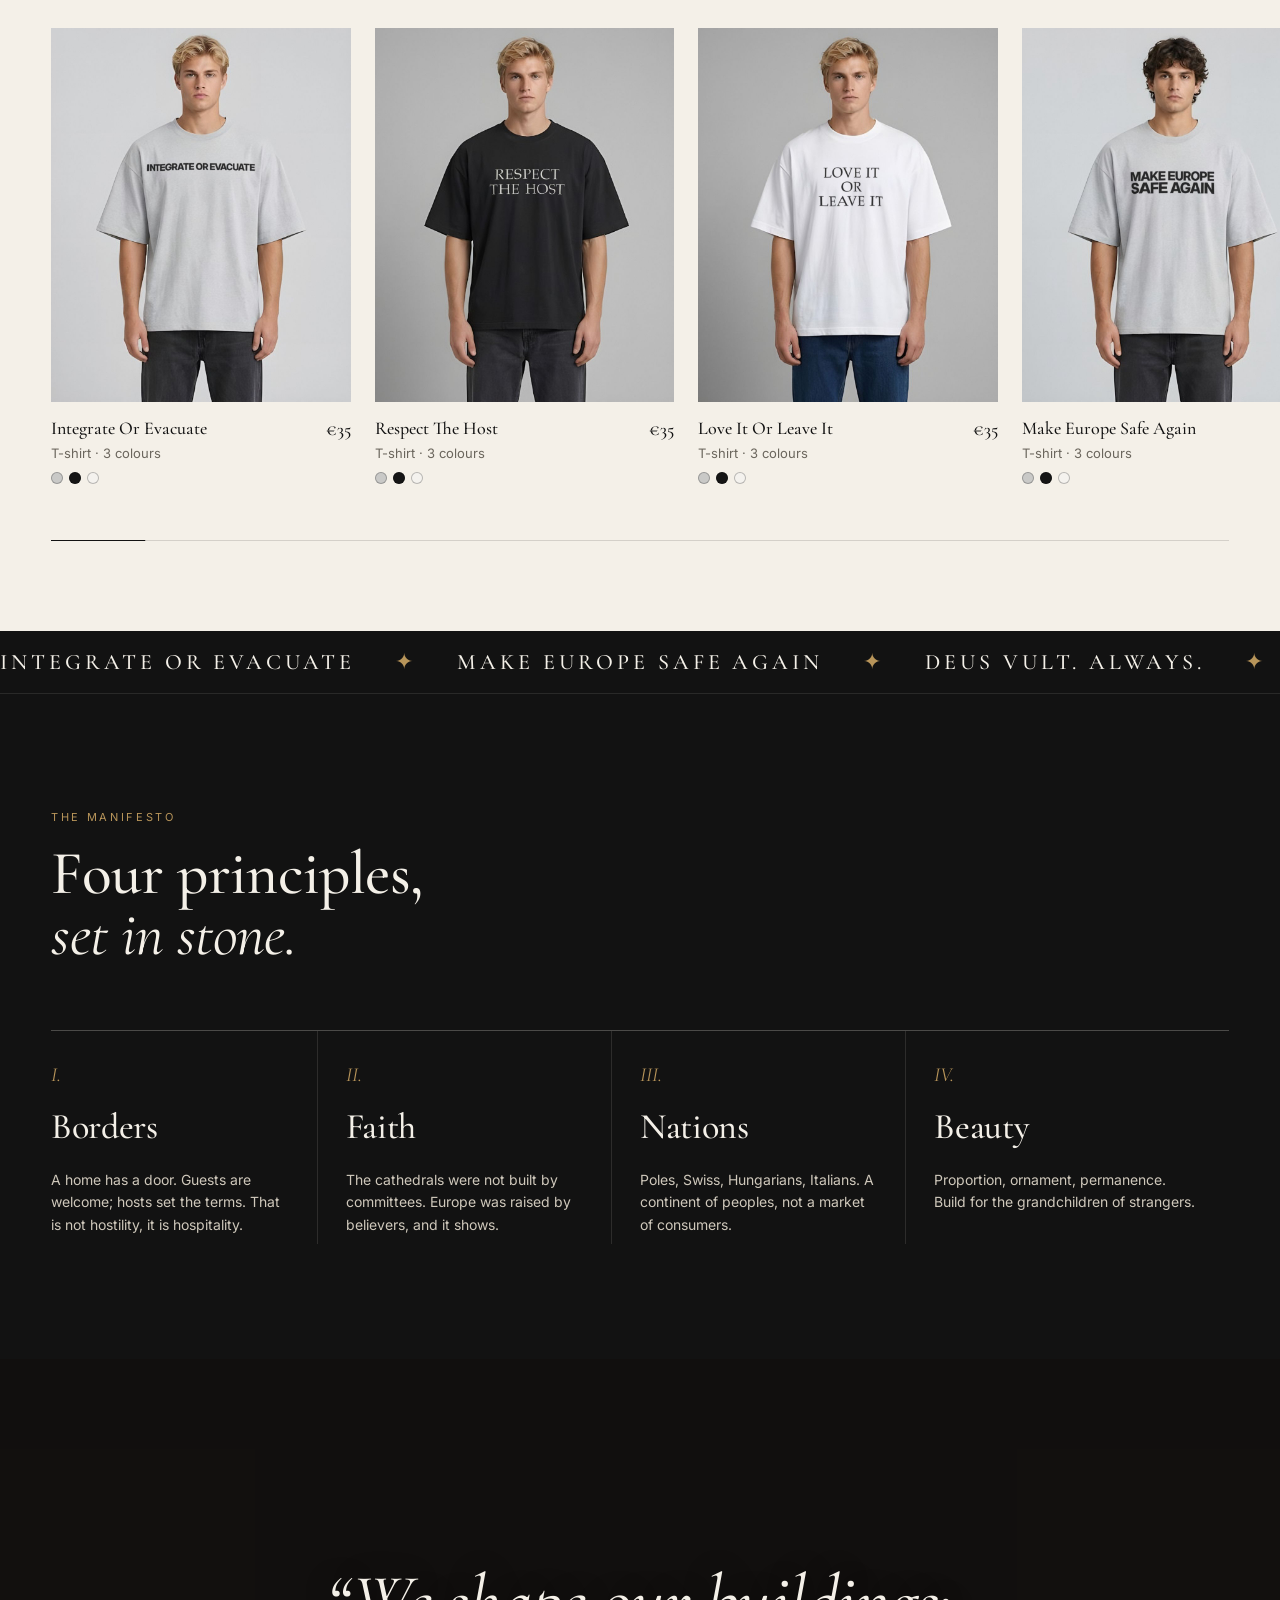
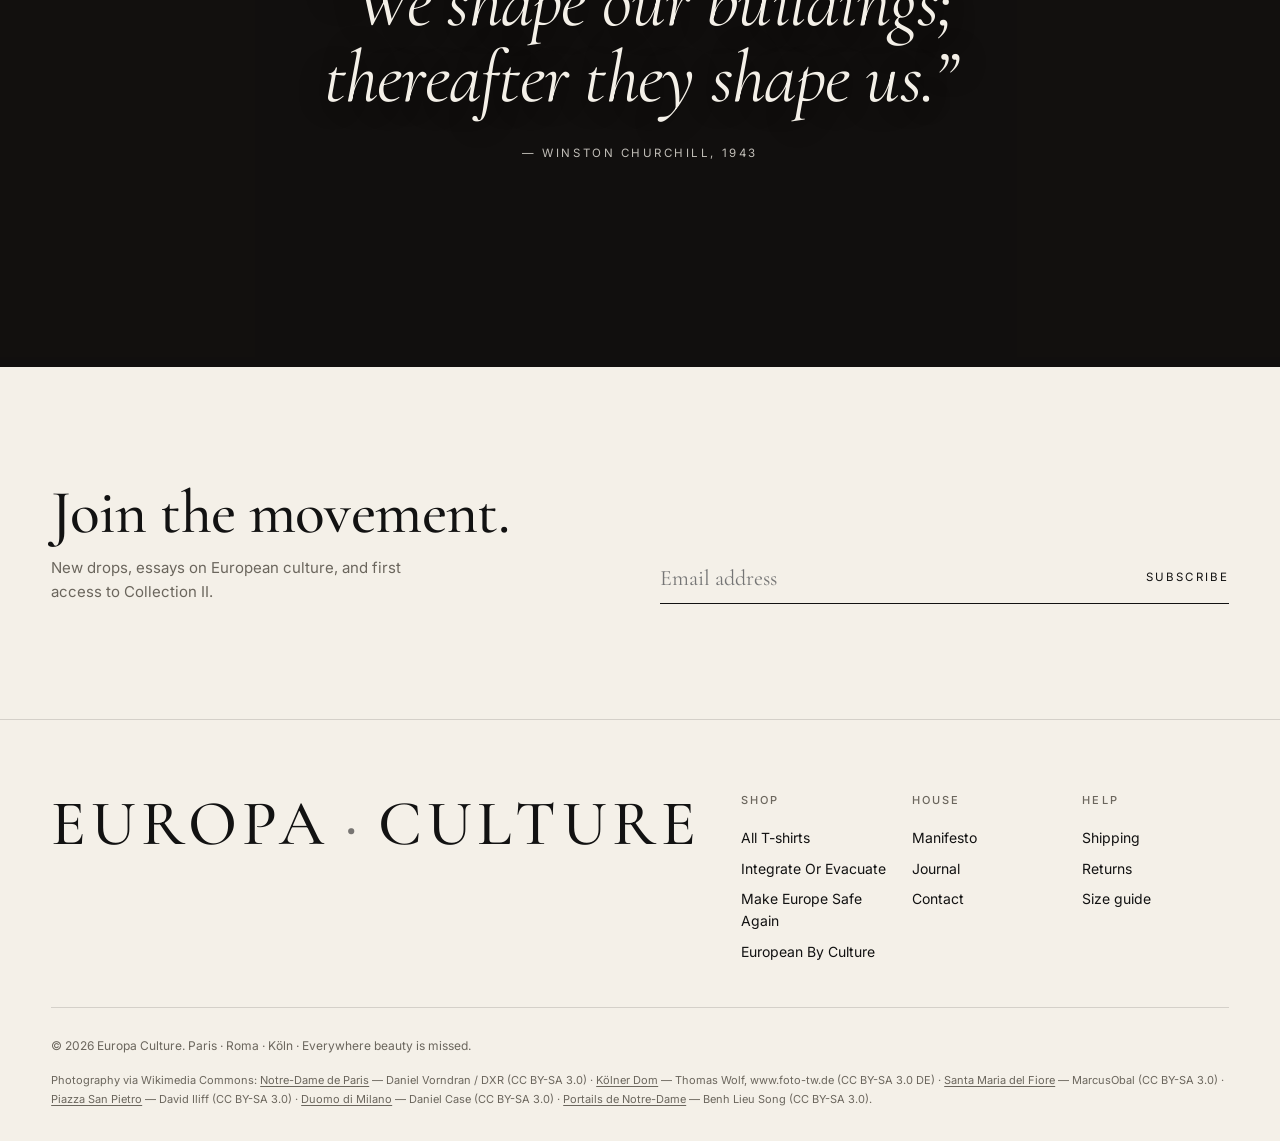
==== commit 6d2829c1: "Minimal mobile layout" ====
--- a/index.html
+++ b/index.html
@@ -17,7 +17,7 @@
 </head>
 <body class="home">
   <header class="site-header">
-    <div class="announce">Slogan T-shirts · €35 each · Buy 2, get free shipping · 30-day returns</div>
+    <div class="announce"><span class="hide-sm">Slogan T-shirts · </span>€35 each · Buy 2, ship free<span class="hide-sm"> · 30-day returns</span></div>
     <div class="nav-row">
       <nav class="nav-left">
         <a href="shop.html">Shop<span class="hide-sm"> T-shirts</span></a>
--- a/css/style.css
+++ b/css/style.css
@@ -428,3 +428,94 @@
   .bj-shoe { width: 32px; height: 46px; }
   .bj-btn { min-width: 110px; }
 }
+
+/* ===================== Mobile: minimal ===================== */
+@media (max-width: 640px) {
+  :root { --head-h: 80px; }
+  .announce { padding: 7px 16px; font-size: 10px; letter-spacing: .14em; }
+  .nav-row { padding: 12px 16px; }
+  .wordmark { font-size: 15px; letter-spacing: .16em; }
+
+  /* hero: headline + one button */
+  .home .hero-content.split { padding: calc(var(--head-h) + 40px) 16px 44px; }
+  .home .hero .eyebrow, .home .hero .btn-ghost, .home .hero-foot { display: none; }
+  .hero-content.split h1 { font-size: 52px; }
+  .hero-content.split .lede { font-size: 15px; margin: 14px auto 24px; max-width: 300px; }
+
+  /* section heads: title left, small text link right */
+  .best { padding: 36px 16px 8px; }
+  .feat-head.flush, .best .feat-head { flex-wrap: nowrap; align-items: baseline; margin-bottom: 18px; }
+  .feat-head .eyebrow { display: none; }
+  .best .feat-head h2, .feat-head h2 { font-size: 30px; }
+  .feat-head .btn { height: auto; padding: 0; border: 0; background: none; color: var(--ink); font-size: 11px; text-decoration: underline; text-underline-offset: 4px; white-space: nowrap; }
+
+  /* two-up product grid, quieter cards */
+  .grid, .grid-3 { grid-template-columns: 1fr 1fr; gap: 22px 12px; }
+  .pcard-body { padding-top: 10px; gap: 2px; flex-direction: column; }
+  .pcard-name, .best .pcard-name { font-size: 15px; line-height: 1.2; }
+  .pcard-meta, .swatches { display: none; }
+  .pcard-price { font: 400 13px var(--sans); }
+  #featured-grid .pcard:first-child { grid-column: 1 / -1; }
+  #featured-grid .pcard:first-child .pcard-name { font-size: 18px; }
+
+  /* cut the extras */
+  .trust, .featured, .marquee, .tenets p, .credits, .crumbs, .pdp-sub, .perks, .bj-sub { display: none; }
+
+  .manifesto { padding: 48px 16px; }
+  .manifesto-head { margin-bottom: 20px; }
+  .manifesto h2 { font-size: 32px; }
+  .tenets { grid-template-columns: 1fr 1fr; border-top: 0; }
+  .tenets li, .tenets li:nth-child(2) { padding: 14px 0; margin: 0; border: 0; border-top: 1px solid rgba(244,240,232,.18); }
+  .tenets h3 { font-size: 24px; margin: 4px 0 0; }
+  .tenets span { font-size: 15px; }
+
+  .quote { padding: 72px 16px; }
+  .quote blockquote { font-size: 30px; }
+  .quote cite { margin-top: 16px; font-size: 10px; }
+
+  .signup-wrap { padding: 48px 16px; gap: 20px; }
+  .signup-wrap h2 { font-size: 30px; }
+  .signup-wrap p { font-size: 14px; }
+
+  .site-footer { padding: 36px 16px 24px; gap: 22px; }
+  .foot-brand { font-size: 22px; }
+  .foot-cols { grid-template-columns: 1fr 1fr; gap: 16px; }
+  .foot-cols > div:first-child { display: none; }
+  .foot-cols a { font-size: 13px; padding: 3px 0; }
+  .foot-small { padding-top: 16px; font-size: 11px; }
+
+  /* shop page */
+  .shop-hero { padding: 32px 16px 0; }
+  .shop-hero h1 { font-size: 40px; }
+  .shop-hero .eyebrow { display: none; }
+  .shop-hero p:last-child { font-size: 14px; margin-top: 8px; }
+  .shop-section { padding: 24px 16px 56px; }
+
+  /* product page */
+  .pdp { padding: 12px 16px 24px; gap: 18px; }
+  .pdp-thumbs { gap: 6px; }
+  .pdp-info .eyebrow { display: none; }
+  .pdp-title { font-size: 32px; }
+  .pdp-price { margin: 10px 0 12px; font-size: 22px; }
+  .pdp-blurb { font-size: 14px; margin-bottom: 18px; }
+  .label { margin-bottom: 8px; }
+  .colors { margin-bottom: 18px; }
+  .colors button { width: 32px; height: 32px; }
+  .sizes { display: grid; grid-template-columns: repeat(6, 1fr); gap: 6px; }
+  .sizes button { min-width: 0; height: 40px; padding: 0; font-size: 12px; }
+  details { padding: 13px 0; }
+  details:first-of-type { margin-top: 18px; }
+  .pdp + .section { padding: 36px 16px 48px; }
+  #more-grid .pcard:nth-child(3) { display: none; }
+
+  /* discount tab: small pill, out of the way */
+  .bj-tab { left: auto; right: 12px; bottom: 12px; padding: 9px 13px; font-size: 10.5px; letter-spacing: .1em; }
+
+  /* blackjack popup */
+  .bj-panel { padding: 22px 14px 16px; }
+  .bj-eyebrow { font-size: 10px; margin-bottom: 6px; }
+  .bj-panel h2 { font-size: 28px; margin-bottom: 14px; }
+  .bj-table { padding: 12px 10px 14px; }
+  .bj-msg { font-size: 16px; margin: 10px 0; }
+  .bj-skip { margin-top: 12px; }
+}
